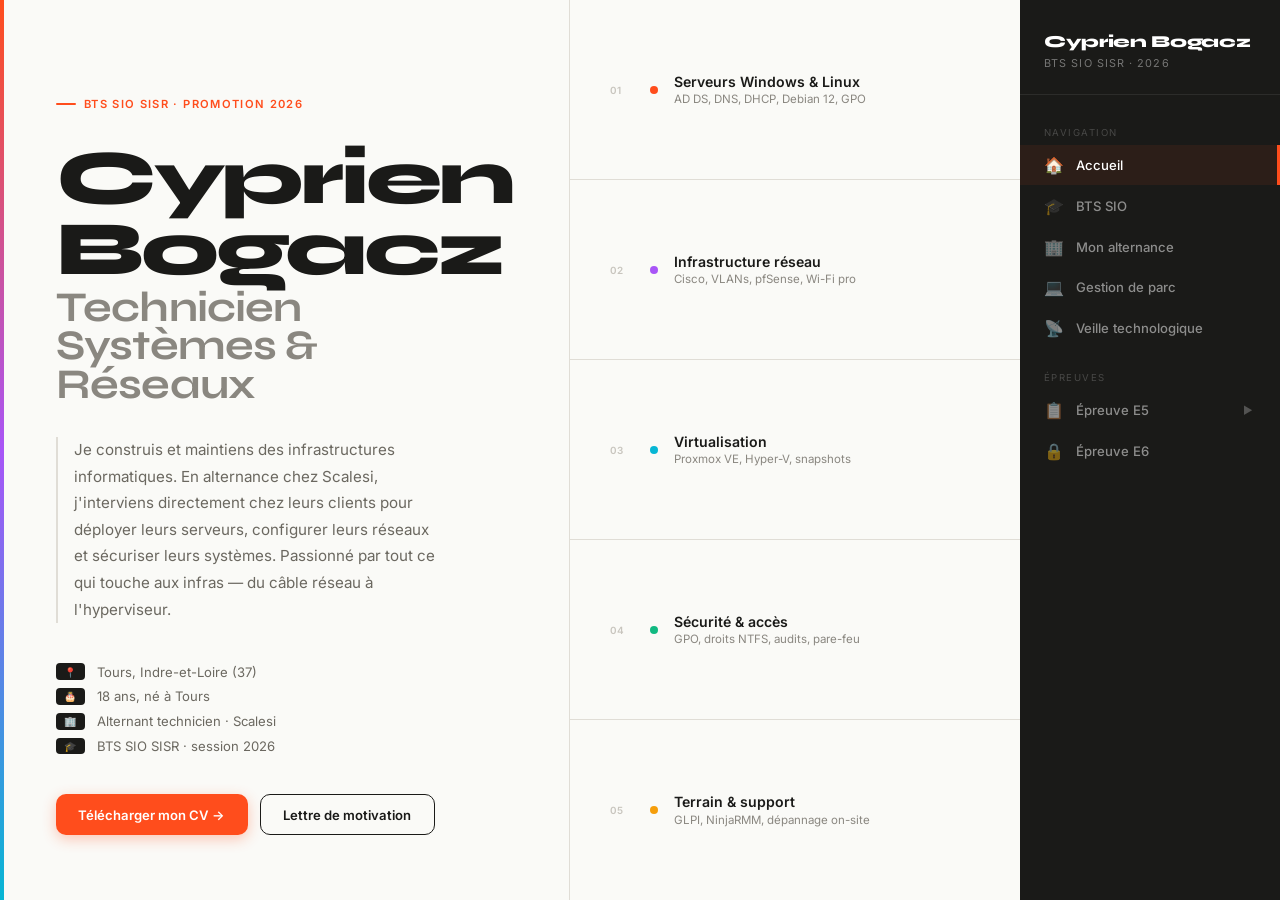
==== portfolio_cyprien_bogacz_v6.html @ 6ee5146d "push1" ====
<!DOCTYPE html>
<html lang="fr">
<head>
<meta charset="UTF-8">
<meta name="viewport" content="width=device-width, initial-scale=1.0">
<title>Cyprien Bogacz — Portfolio BTS SIO SISR</title>
<link rel="preconnect" href="https://fonts.googleapis.com">
<link href="https://fonts.googleapis.com/css2?family=Inter:wght@300;400;500;600;700&family=Syne:wght@700;800&display=swap" rel="stylesheet">
<style>
*{margin:0;padding:0;box-sizing:border-box;}
html,body{height:100%;overflow:hidden;}
.wsb-grid{display:grid;grid-template-columns:1fr 1fr;gap:1rem;margin-bottom:2rem;}
@media(max-width:600px){.wsb-grid{grid-template-columns:1fr !important;}}
body{font-family:'Inter',sans-serif;background:#F2F0EB;color:#1A1A18;display:flex;}

/* ── SIDEBAR DROITE ── */
#sidebar{
  position:fixed;top:0;right:0;height:100vh;
  width:260px;background:#1A1A18;
  display:flex;flex-direction:column;
  z-index:200;
  transition:transform 0.35s cubic-bezier(0.4,0,0.2,1);
}
#sidebar .logo{
  padding:2rem 1.5rem 1.5rem;
  border-bottom:1px solid rgba(255,255,255,0.08);
}
#sidebar .logo-name{
  font-family:'Syne',sans-serif;font-weight:800;
  font-size:1.05rem;color:white;letter-spacing:-0.02em;
  line-height:1.2;
}
#sidebar .logo-sub{
  font-size:0.68rem;color:rgba(255,255,255,0.4);
  margin-top:0.25rem;text-transform:uppercase;letter-spacing:0.1em;
}
nav{padding:1rem 0;flex:1;overflow-y:auto;}
nav a{
  display:flex;align-items:center;gap:0.75rem;
  padding:0.65rem 1.5rem;
  font-size:0.82rem;font-weight:500;
  color:rgba(255,255,255,0.5);
  text-decoration:none;
  transition:all 0.18s;
  border-right:3px solid transparent;
  cursor:pointer;
}
nav a:hover{color:white;background:rgba(255,255,255,0.05);}
nav a.active{color:white;border-right-color:#FF4D1C;background:rgba(255,77,28,0.08);}
nav a .nav-icon{font-size:1rem;width:20px;text-align:center;flex-shrink:0;}
nav .nav-section{
  font-size:0.6rem;text-transform:uppercase;letter-spacing:0.15em;
  color:rgba(255,255,255,0.2);padding:1rem 1.5rem 0.4rem;
}
nav .nav-empty{
  font-size:0.7rem;color:rgba(255,255,255,0.2);
  padding:0.4rem 1.5rem 0.4rem 3.7rem;font-style:italic;
}

/* HAMBURGER (mobile) */
#menu-btn{
  display:none;position:fixed;top:1rem;right:1rem;z-index:300;
  background:#1A1A18;border:none;color:white;
  width:40px;height:40px;border-radius:10px;
  font-size:1.2rem;cursor:pointer;
}

/* ── MAIN ── */
#main{
  margin-right:260px;
  width:calc(100% - 260px);
  height:100vh;
  overflow-y:scroll;
  scroll-behavior:smooth;
  -webkit-overflow-scrolling:touch;
}

/* ── PAGES ── */
.page{display:none;min-height:100%;}
.page.active{display:block;}

/* ── HERO ACCUEIL ── */
.hero{
  min-height:100vh;
  display:grid;grid-template-columns:1fr 1fr;
}
.hero-left{
  padding:5rem 3.5rem 3rem;
  display:flex;flex-direction:column;justify-content:center;
  border-right:1px solid #E0DDD6;
  background:#FAFAF7;
  position:relative;
}
.hero-left::before{
  content:'';position:absolute;top:0;left:0;width:4px;height:100%;
  background:linear-gradient(180deg,#FF4D1C,#A855F7,#06B6D4);
}
.hero-tag{
  display:inline-flex;align-items:center;gap:0.5rem;
  font-size:0.7rem;font-weight:600;text-transform:uppercase;letter-spacing:0.12em;
  color:#FF4D1C;margin-bottom:2rem;
}
.hero-tag::before{content:'';width:20px;height:2px;background:#FF4D1C;border-radius:2px;}
.hero-h1{
  font-family:'Syne',sans-serif;font-weight:800;
  font-size:clamp(3.5rem,6vw,6rem);
  line-height:0.92;letter-spacing:-0.04em;
  margin-bottom:2rem;
}
.hero-h1 span{
  display:block;font-weight:700;font-size:0.55em;
  color:#8A8780;letter-spacing:-0.02em;margin-top:0.25rem;
}
.hero-desc{
  font-size:0.95rem;color:#6B6860;line-height:1.75;
  max-width:380px;margin-bottom:2.5rem;
  padding-left:1rem;border-left:2px solid #E0DDD6;
}
.hero-infos{display:flex;flex-direction:column;gap:0.5rem;margin-bottom:2.5rem;}
.hero-info-item{
  display:flex;align-items:center;gap:0.75rem;
  font-size:0.82rem;color:#6B6860;
}
.hero-info-item .badge{
  font-size:0.62rem;font-weight:600;text-transform:uppercase;letter-spacing:0.08em;
  background:#1A1A18;color:white;padding:0.15rem 0.5rem;border-radius:4px;
  flex-shrink:0;
}
.hero-btns{display:flex;gap:0.75rem;flex-wrap:wrap;}
.btn{
  display:inline-flex;align-items:center;gap:0.5rem;
  padding:0.7rem 1.4rem;border-radius:10px;
  font-size:0.82rem;font-weight:600;cursor:pointer;
  text-decoration:none;border:none;transition:all 0.2s;
  font-family:'Inter',sans-serif;
}
.btn-primary{background:#FF4D1C;color:white;box-shadow:0 4px 14px rgba(255,77,28,0.3);}
.btn-primary:hover{background:#e03d10;transform:translateY(-2px);box-shadow:0 8px 20px rgba(255,77,28,0.4);}
.btn-outline{background:transparent;color:#1A1A18;border:1.5px solid #1A1A18;}
.btn-outline:hover{background:#1A1A18;color:white;transform:translateY(-2px);}
.btn-ghost{background:#F2F0EB;color:#1A1A18;border:1.5px solid #E0DDD6;}
.btn-ghost:hover{border-color:#1A1A18;transform:translateY(-1px);}

/* Hero droite — compétences */
.hero-right{
  display:grid;grid-template-rows:repeat(5,1fr);
  background:#FAFAF7;
}
.comp-row{
  display:flex;align-items:center;gap:1rem;
  padding:0 2.5rem;border-bottom:1px solid #E0DDD6;
  transition:all 0.22s;cursor:default;
  position:relative;overflow:hidden;
}
.comp-row:last-child{border-bottom:none;}
.comp-row::after{
  content:'';position:absolute;inset:0;opacity:0;transition:opacity 0.22s;
}
.comp-row:nth-child(1)::after{background:rgba(255,77,28,0.05);}
.comp-row:nth-child(2)::after{background:rgba(168,85,247,0.05);}
.comp-row:nth-child(3)::after{background:rgba(6,182,212,0.05);}
.comp-row:nth-child(4)::after{background:rgba(16,185,129,0.05);}
.comp-row:nth-child(5)::after{background:rgba(245,158,11,0.05);}
.comp-row:hover::after{opacity:1;}
.comp-row:hover .comp-name{color:#FF4D1C;}
.comp-dot{width:8px;height:8px;border-radius:50%;flex-shrink:0;position:relative;z-index:1;}
.comp-num{font-size:0.62rem;color:#C8C5BE;font-weight:600;position:relative;z-index:1;width:24px;}
.comp-info{flex:1;position:relative;z-index:1;}
.comp-name{font-weight:600;font-size:0.88rem;margin-bottom:0.15rem;transition:color 0.2s;}
.comp-sub{font-size:0.72rem;color:#8A8780;}

/* ── SECTIONS GÉNÉRIQUES ── */
.section-wrap{max-width:900px;margin:0 auto;padding:4rem 3rem 2rem;}

.page-intro{
  padding:3rem 3rem 0;
  max-width:900px;margin:0 auto;
}
.page-label{
  font-size:0.68rem;font-weight:600;text-transform:uppercase;letter-spacing:0.15em;
  color:#FF4D1C;margin-bottom:0.75rem;display:block;
}
.page-title{
  font-family:'Syne',sans-serif;font-weight:800;
  font-size:clamp(1.8rem,3vw,2.8rem);
  letter-spacing:-0.03em;line-height:1.05;
  margin-bottom:0.75rem;
}
.page-subtitle{font-size:0.95rem;color:#6B6860;line-height:1.7;max-width:580px;}

.divider{border:none;border-top:1px solid #E0DDD6;margin:2.5rem 0;}
.block-label{
  font-size:0.65rem;font-weight:600;text-transform:uppercase;
  letter-spacing:0.15em;color:#A855F7;
  margin-bottom:1.25rem;display:block;
}

/* CARDS */
.cards-grid{display:grid;grid-template-columns:repeat(auto-fit,minmax(240px,1fr));gap:1rem;margin-bottom:2rem;}
.card{
  background:white;border:1px solid #E0DDD6;
  border-radius:16px;padding:1.5rem;
  transition:all 0.22s;
}
.card:hover{transform:translateY(-3px);box-shadow:0 8px 24px rgba(0,0,0,0.07);border-color:#C8C5BE;}
.card-icon{font-size:1.4rem;margin-bottom:0.75rem;}
.card-title{font-weight:700;font-size:0.9rem;margin-bottom:0.4rem;}
.card-desc{font-size:0.78rem;color:#6B6860;line-height:1.6;}

/* LISTE NUMÉROTÉE */
.num-list{display:flex;flex-direction:column;border-top:1px solid #E0DDD6;margin-bottom:2rem;}
.num-item{
  display:grid;grid-template-columns:2.5rem 1fr 2fr;
  gap:1.5rem;align-items:start;
  padding:1.25rem 0.5rem;border-bottom:1px solid #E0DDD6;
  transition:all 0.2s;border-left:3px solid transparent;
}
.num-item:hover{background:rgba(255,77,28,0.03);border-left-color:#FF4D1C;padding-left:1rem;}
.num-n{font-size:0.62rem;color:#C8C5BE;font-weight:600;padding-top:0.15rem;}
.num-title{font-weight:700;font-size:0.88rem;color:#1A1A18;transition:color 0.18s;}
.num-title[onclick]{cursor:pointer;}
.num-title[onclick]:hover{color:#FF4D1C;}
.num-title a{text-decoration:none;color:inherit;}
.num-desc{font-size:0.78rem;color:#6B6860;line-height:1.6;}

/* INFO GRID */
.info-grid{display:grid;grid-template-columns:repeat(3,1fr);gap:1px;background:#E0DDD6;border:1px solid #E0DDD6;border-radius:16px;overflow:hidden;margin-bottom:2rem;}
.info-block{background:#FAFAF7;padding:1.5rem;}
.info-block-title{font-weight:700;font-size:0.85rem;margin-bottom:0.75rem;display:flex;align-items:center;gap:0.5rem;}
.info-block ul{list-style:none;display:flex;flex-direction:column;gap:0.35rem;}
.info-block li{font-size:0.77rem;color:#6B6860;padding-left:1rem;position:relative;}
.info-block li::before{content:'→';position:absolute;left:0;color:#FF4D1C;font-size:0.6rem;top:0.15rem;}

/* OPTIONS 2 COL */
.opt-grid{display:grid;grid-template-columns:1fr 1fr;gap:1rem;margin-bottom:2rem;}
.opt-card{background:white;border:1.5px solid #E0DDD6;border-radius:16px;padding:1.75rem;transition:all 0.2s;}
.opt-card.mine{border-color:#FF4D1C;background:linear-gradient(135deg,white,rgba(255,77,28,0.03));}
.opt-chip{
  font-size:0.62rem;font-weight:700;text-transform:uppercase;letter-spacing:0.1em;
  padding:0.2rem 0.6rem;border-radius:6px;margin-bottom:1rem;display:inline-block;
}
.opt-chip.mine{background:#FF4D1C;color:white;}
.opt-chip.other{background:#E0DDD6;color:#6B6860;}
.opt-title{font-weight:700;font-size:0.95rem;margin-bottom:0.5rem;}
.opt-desc{font-size:0.8rem;color:#6B6860;line-height:1.65;margin-bottom:1rem;}
.tags{display:flex;flex-wrap:wrap;gap:0.3rem;}
.tag{font-size:0.65rem;padding:0.2rem 0.55rem;border-radius:6px;background:#F2F0EB;color:#4A4840;border:1px solid #E0DDD6;}
.tag.o{background:rgba(255,77,28,0.08);border-color:rgba(255,77,28,0.2);color:#FF4D1C;}
.tag.p{background:rgba(168,85,247,0.08);border-color:rgba(168,85,247,0.2);color:#A855F7;}
.tag.t{background:rgba(6,182,212,0.08);border-color:rgba(6,182,212,0.2);color:#06B6D4;}

/* BANNER SOMBRE */
.dark-banner{
  background:#1A1A18;color:white;
  border-radius:20px;padding:2.5rem;
  margin-bottom:2rem;position:relative;overflow:hidden;
}
.dark-banner::before{
  content:'';position:absolute;top:0;left:0;right:0;height:3px;
  background:linear-gradient(90deg,#FF4D1C,#A855F7,#06B6D4,#10B981);
}
.dark-banner-title{font-family:'Syne',sans-serif;font-weight:800;font-size:1.8rem;letter-spacing:-0.03em;color:#F5C842;margin-bottom:0.3rem;}
.dark-banner-sub{font-size:0.75rem;color:rgba(255,255,255,0.4);text-transform:uppercase;letter-spacing:0.1em;margin-bottom:1.25rem;}
.dark-banner-desc{font-size:0.88rem;color:rgba(255,255,255,0.65);line-height:1.8;max-width:500px;}
.dark-banner-stats{display:flex;gap:1rem;margin-top:1.5rem;}
.dark-stat{background:rgba(255,255,255,0.06);border:1px solid rgba(255,255,255,0.08);border-radius:10px;padding:0.75rem 1.25rem;text-align:center;}
.dark-stat-val{font-family:'Syne',sans-serif;font-weight:800;font-size:1.3rem;color:#F5C842;display:block;}
.dark-stat-label{font-size:0.65rem;color:rgba(255,255,255,0.4);text-transform:uppercase;letter-spacing:0.08em;}

/* VIDEO */
.video-wrap{border-radius:16px;overflow:hidden;border:1px solid #E0DDD6;margin-bottom:2rem;background:white;}
.video-wrap iframe{width:100%;height:340px;display:block;border:none;}

/* CONTACT */
.contact-section{
  background:white;border:1px solid #E0DDD6;border-radius:20px;
  padding:2rem;margin:3rem 0 0;
  display:grid;grid-template-columns:1fr 1fr;gap:2rem;
}
.contact-left h3{font-family:'Syne',sans-serif;font-weight:800;font-size:1.1rem;letter-spacing:-0.02em;margin-bottom:0.4rem;}
.contact-left p{font-size:0.82rem;color:#6B6860;line-height:1.6;margin-bottom:1.5rem;}
.contact-social{display:flex;gap:0.75rem;}
.social-btn{
  display:inline-flex;align-items:center;gap:0.5rem;
  padding:0.55rem 1rem;border-radius:10px;
  font-size:0.78rem;font-weight:600;text-decoration:none;
  background:#F2F0EB;color:#1A1A18;border:1px solid #E0DDD6;
  transition:all 0.18s;cursor:pointer;
}
.social-btn:hover{background:#1A1A18;color:white;border-color:#1A1A18;}
.contact-form{display:flex;flex-direction:column;gap:0.75rem;}
.form-row{display:grid;grid-template-columns:1fr 1fr;gap:0.75rem;}
.form-input{
  width:100%;padding:0.65rem 0.9rem;
  border:1.5px solid #E0DDD6;border-radius:10px;
  font-size:0.82rem;font-family:'Inter',sans-serif;
  background:#FAFAF7;color:#1A1A18;
  transition:border-color 0.18s;outline:none;
}
.form-input:focus{border-color:#FF4D1C;background:white;}
.form-input::placeholder{color:#A8A5A0;}
textarea.form-input{resize:vertical;min-height:80px;}
.form-submit{
  background:#FF4D1C;color:white;border:none;
  padding:0.7rem 1.5rem;border-radius:10px;
  font-size:0.82rem;font-weight:600;cursor:pointer;
  font-family:'Inter',sans-serif;transition:all 0.2s;
  align-self:flex-start;
}
.form-submit:hover{background:#e03d10;transform:translateY(-1px);}
.form-success{
  display:none;background:rgba(16,185,129,0.1);border:1px solid rgba(16,185,129,0.3);
  border-radius:10px;padding:0.75rem 1rem;font-size:0.8rem;color:#059669;
}

/* VEILLE — article card */
.article-card{
  background:white;border:1px solid #E0DDD6;border-radius:16px;
  overflow:hidden;transition:all 0.22s;
}
.article-card:hover{transform:translateY(-3px);box-shadow:0 8px 24px rgba(0,0,0,0.08);border-color:#C8C5BE;}
.article-top-bar{height:3px;}
.article-top-bar.security{background:linear-gradient(90deg,#EF4444,#F97316);}
.article-top-bar.system{background:linear-gradient(90deg,#A855F7,#6366F1);}
.article-top-bar.network{background:linear-gradient(90deg,#06B6D4,#10B981);}
.article-body{padding:1.5rem;}
.article-meta{font-size:0.65rem;color:#8A8780;font-weight:600;text-transform:uppercase;letter-spacing:0.1em;margin-bottom:0.5rem;}
.article-title{font-weight:700;font-size:0.88rem;margin-bottom:0.5rem;line-height:1.4;}
.article-excerpt{font-size:0.76rem;color:#6B6860;line-height:1.6;}

/* GLPI card highlight */
.glpi-highlight{
  background:white;border:1px solid #E0DDD6;border-radius:20px;
  padding:2.5rem;margin-bottom:2rem;
  display:grid;grid-template-columns:1fr 1fr;gap:2.5rem;align-items:center;
}
.glpi-left{}
.glpi-logo{
  font-family:'Syne',sans-serif;font-weight:800;font-size:3rem;
  letter-spacing:-0.05em;color:#FF4D1C;margin-bottom:0.5rem;
}
.glpi-tagline{font-size:0.85rem;color:#6B6860;line-height:1.7;margin-bottom:1.5rem;}
.glpi-features{display:flex;flex-direction:column;gap:0.5rem;}
.glpi-feat{
  display:flex;align-items:center;gap:0.75rem;
  font-size:0.8rem;color:#4A4840;
}
.glpi-feat::before{content:'✓';color:#10B981;font-weight:700;font-size:0.7rem;}
.glpi-right{display:grid;grid-template-columns:1fr 1fr;gap:0.75rem;}
.glpi-stat{background:#F2F0EB;border-radius:12px;padding:1.25rem;text-align:center;}
.glpi-stat-val{font-family:'Syne',sans-serif;font-weight:800;font-size:1.4rem;color:#FF4D1C;display:block;margin-bottom:0.2rem;}
.glpi-stat-label{font-size:0.7rem;color:#6B6860;}

/* PAGES VIDES */
.empty-page{
  display:flex;flex-direction:column;align-items:center;justify-content:center;
  min-height:80vh;text-align:center;padding:3rem;
}
.empty-icon{font-size:3rem;margin-bottom:1.5rem;opacity:0.3;}
.empty-title{font-family:'Syne',sans-serif;font-weight:800;font-size:1.5rem;letter-spacing:-0.02em;color:#4A4840;margin-bottom:0.5rem;}
.empty-desc{font-size:0.85rem;color:#8A8780;}

/* ANIM */
.fi{opacity:0;transform:translateY(14px);transition:opacity 0.45s ease,transform 0.45s ease;}
.fi.show{opacity:1;transform:translateY(0);}

/* FOOTER PAGE */
.page-footer{padding:2rem 3rem 3rem;max-width:900px;margin:0 auto;}

@media(max-width:900px){
  #sidebar{transform:translateX(100%);}
  #sidebar.open{transform:translateX(0);}
  #menu-btn{display:flex;align-items:center;justify-content:center;}
  #main{margin-right:0;width:100%;}
  .hero{grid-template-columns:1fr;}
  .hero-right{display:none;}
  .contact-section{grid-template-columns:1fr;}
  .opt-grid,.info-grid,.glpi-highlight{grid-template-columns:1fr;}
  .num-item{display:flex;flex-direction:column;gap:0.4rem;padding:1rem 0.5rem;}
  .num-desc{display:block;font-size:0.75rem;color:#6B6860;line-height:1.5;}
  .section-wrap,.page-intro,.page-footer{padding-left:1.5rem;padding-right:1.5rem;}
}
</style>
</head>
<body>

<button id="menu-btn" onclick="toggleMenu()">☰</button>

<div id="main">

<!-- ══ ACCUEIL ══ -->
<div id="p-accueil" class="page active">
  <div class="hero">
    <div class="hero-left">
      <div class="hero-tag fi">BTS SIO SISR · Promotion 2026</div>
      <h1 class="hero-h1 fi">
        Cyprien<br>Bogacz
        <span>Technicien Systèmes & Réseaux</span>
      </h1>
      <p class="hero-desc fi">Je construis et maintiens des infrastructures informatiques. En alternance chez Scalesi, j'interviens directement chez leurs clients pour déployer leurs serveurs, configurer leurs réseaux et sécuriser leurs systèmes. Passionné par tout ce qui touche aux infras — du câble réseau à l'hyperviseur.</p>
      <div class="hero-infos fi">
        <div class="hero-info-item"><span class="badge">📍</span>Tours, Indre-et-Loire (37)</div>
        <div class="hero-info-item"><span class="badge">🎂</span>18 ans, né à Tours</div>
        <div class="hero-info-item"><span class="badge">🏢</span>Alternant technicien · Scalesi</div>
        <div class="hero-info-item"><span class="badge">🎓</span>BTS SIO SISR · session 2026</div>
      </div>
      <div class="hero-btns fi">
        <a href="#" class="btn btn-primary">Télécharger mon CV →</a>
        <a href="#" class="btn btn-outline">Lettre de motivation</a>
      </div>
    </div>
    <div class="hero-right fi">
      <div class="comp-row">
        <div class="comp-num">01</div>
        <div class="comp-dot" style="background:#FF4D1C;"></div>
        <div class="comp-info"><div class="comp-name">Serveurs Windows & Linux</div><div class="comp-sub">AD DS, DNS, DHCP, Debian 12, GPO</div></div>
      </div>
      <div class="comp-row">
        <div class="comp-num">02</div>
        <div class="comp-dot" style="background:#A855F7;"></div>
        <div class="comp-info"><div class="comp-name">Infrastructure réseau</div><div class="comp-sub">Cisco, VLANs, pfSense, Wi-Fi pro</div></div>
      </div>
      <div class="comp-row">
        <div class="comp-num">03</div>
        <div class="comp-dot" style="background:#06B6D4;"></div>
        <div class="comp-info"><div class="comp-name">Virtualisation</div><div class="comp-sub">Proxmox VE, Hyper-V, snapshots</div></div>
      </div>
      <div class="comp-row">
        <div class="comp-num">04</div>
        <div class="comp-dot" style="background:#10B981;"></div>
        <div class="comp-info"><div class="comp-name">Sécurité & accès</div><div class="comp-sub">GPO, droits NTFS, audits, pare-feu</div></div>
      </div>
      <div class="comp-row">
        <div class="comp-num">05</div>
        <div class="comp-dot" style="background:#F59E0B;"></div>
        <div class="comp-info"><div class="comp-name">Terrain & support</div><div class="comp-sub">GLPI, NinjaRMM, dépannage on-site</div></div>
      </div>
    </div>
  </div>
  <div class="page-footer">
    <div class="contact-section fi">
      <div class="contact-left">
        <h3>Une question ? Un message ?</h3>
        <p>N'hésitez pas à me contacter pour toute question, remarque ou opportunité professionnelle.</p>
        <div class="contact-social">
          <a href="#" class="social-btn">📸 Instagram</a>
          <a href="#" class="social-btn">💼 LinkedIn</a>
        </div>
      </div>
      <form class="contact-form" onsubmit="sendContact(event)">
        <div class="form-row">
          <input type="text" class="form-input" placeholder="Votre nom" required id="c-name">
          <input type="email" class="form-input" placeholder="Votre email" required id="c-email">
        </div>
        <textarea class="form-input" placeholder="Votre message..." required id="c-msg"></textarea>
        <button type="submit" class="form-submit">Envoyer le message →</button>
        <div class="form-success" id="c-success">Message envoyé ! Je vous répondrai rapidement.</div>
      </form>
    </div>
  </div>
</div>

<!-- ══ BTS SIO ══ -->
<div id="p-bts" class="page">
  <div class="page-intro fi">
    <span class="page-label">Ma formation</span>
    <h2 class="page-title">BTS Services Informatiques aux Organisations</h2>
    <p class="page-subtitle">Le BTS SIO option SISR forme des techniciens capables d'administrer et maintenir les infrastructures informatiques des entreprises.</p>
  </div>
  <div class="section-wrap">

    <span class="block-label fi">Objectifs de la formation</span>
    <div class="cards-grid fi">
      <div class="card">
        <div class="card-icon">🖧</div>
        <div class="card-title">Administrer les systèmes</div>
        <div class="card-desc">Installer et configurer des serveurs Windows Server et Linux, gérer les utilisateurs via Active Directory, déployer des GPO et sécuriser les accès.</div>
      </div>
      <div class="card">
        <div class="card-icon">🌐</div>
        <div class="card-title">Gérer les réseaux</div>
        <div class="card-desc">Concevoir et configurer des réseaux d'entreprise — VLANs, routage, pare-feu pfSense, équipements Cisco — pour garantir la connectivité et la sécurité.</div>
      </div>
      <div class="card">
        <div class="card-icon">🔒</div>
        <div class="card-title">Sécuriser l'infrastructure</div>
        <div class="card-desc">Mettre en place des politiques de sécurité, gérer les habilitations, surveiller les systèmes et réagir aux incidents pour protéger le SI.</div>
      </div>
      <div class="card">
        <div class="card-icon">⚙️</div>
        <div class="card-title">Virtualiser et superviser</div>
        <div class="card-desc">Déployer des environnements virtualisés avec Proxmox et Hyper-V, superviser les infrastructures avec Zabbix ou PRTG et gérer la continuité de service.</div>
      </div>
      <div class="card">
        <div class="card-icon">🛠️</div>
        <div class="card-title">Assurer le support</div>
        <div class="card-desc">Gérer le parc informatique, traiter les tickets d'incidents, assister les utilisateurs et maintenir la documentation technique à jour.</div>
      </div>
      <div class="card">
        <div class="card-icon">💾</div>
        <div class="card-title">Garantir la continuité</div>
        <div class="card-desc">Mettre en place des plans de sauvegarde, tester les restaurations et définir des procédures de reprise d'activité pour protéger les données de l'entreprise.</div>
      </div>
    </div>

    <hr class="divider">
    <span class="block-label fi">Les épreuves du BTS SIO</span>
    <div class="cards-grid fi" style="grid-template-columns:repeat(auto-fit,minmax(200px,1fr));">
      <div class="card" style="border-left:3px solid #FF4D1C;">
        <div class="card-title">E1 — Culture générale</div>
        <div class="card-desc">Expression et communication écrite en français.</div>
      </div>
      <div class="card" style="border-left:3px solid #A855F7;">
        <div class="card-title">E2 — Anglais</div>
        <div class="card-desc">Compréhension et expression en anglais professionnel.</div>
      </div>
      <div class="card" style="border-left:3px solid #06B6D4;">
        <div class="card-title">E3 — Mathématiques</div>
        <div class="card-desc">Mathématiques appliquées à l'informatique.</div>
      </div>
      <div class="card" style="border-left:3px solid #10B981;">
        <div class="card-title">E4 — Culture économique</div>
        <div class="card-desc">Économie, droit et management.</div>
      </div>
      <div class="card" style="border-left:3px solid #F59E0B;">
        <div class="card-title">E5 — Support & mise à disposition</div>
        <div class="card-desc">Réalisations professionnelles en entreprise — portfolio de réalisations.</div>
      </div>
      <div class="card" style="border-left:3px solid #EF4444;">
        <div class="card-title">E6 — Administration des SI</div>
        <div class="card-desc">Situations professionnelles SISR — deux situations présentées au jury.</div>
      </div>
      <div class="card" style="border-left:3px solid #8B5CF6;">
        <div class="card-title">E7 — Cybersécurité</div>
        <div class="card-desc">Sécurité des services informatiques et protection des données.</div>
      </div>
    </div>

    <hr class="divider">
    <span class="block-label fi">Le BTS SIO au CFA CCI de Saumur</span>
    <div class="dark-banner fi">
      <div class="dark-banner-title">CFA CCI Saumur</div>
      <div class="dark-banner-sub">Centre de Formation d'Apprentis · Indre-et-Loire</div>
      <p class="dark-banner-desc">Le BTS SIO est proposé uniquement en option SISR au CFA de la CCI de Saumur. La formation alterne cours théoriques, travaux pratiques sur matériel réel et temps en entreprise. Un cadre idéal pour mettre directement en pratique ce qu'on apprend.</p>
      <div class="dark-banner-stats">
        <div class="dark-stat"><span class="dark-stat-val">2 ans</span><span class="dark-stat-label">de formation</span></div>
        <div class="dark-stat"><span class="dark-stat-val">SISR</span><span class="dark-stat-label">seule option</span></div>
        <div class="dark-stat"><span class="dark-stat-val">ALT.</span><span class="dark-stat-label">disponible</span></div>
      </div>
    </div>
    <div class="video-wrap fi">
      <iframe src="https://www.youtube.com/embed/ZjYgFxbY2Sg" title="Filière Informatique Numérique — CFA CCI Saumur" allowfullscreen loading="lazy"></iframe>
    </div>

  </div>
  <div class="page-footer">
    <div class="contact-section fi">
      <div class="contact-left">
        <h3>Une question ? Un message ?</h3>
        <p>N'hésitez pas à me contacter pour toute question ou remarque.</p>
        <div class="contact-social">
          <a href="#" class="social-btn">📸 Instagram</a>
          <a href="#" class="social-btn">💼 LinkedIn</a>
        </div>
      </div>
      <form class="contact-form" onsubmit="sendContact(event)">
        <div class="form-row">
          <input type="text" class="form-input" placeholder="Votre nom" required>
          <input type="email" class="form-input" placeholder="Votre email" required>
        </div>
        <textarea class="form-input" placeholder="Votre message..."></textarea>
        <button type="submit" class="form-submit">Envoyer →</button>
      </form>
    </div>
  </div>
</div>

<!-- ══ MON ALTERNANCE ══ -->
<div id="p-alt" class="page">
  <div class="page-intro fi">
    <span class="page-label">Où je travaille</span>
    <h2 class="page-title">Mon alternance chez Scalesi</h2>
    <p class="page-subtitle">Une ESN qui intervient chez ses clients pour monter et maintenir leur infrastructure IT. Chaque client a son environnement, ses contraintes — pas deux missions identiques.</p>
  </div>
  <div class="section-wrap">
    <div class="dark-banner fi">
      <div class="dark-banner-title">Scalesi</div>
      <div class="dark-banner-sub">Prestataire informatique · ESN · Indre-et-Loire</div>
      <p class="dark-banner-desc">Scalesi intervient directement chez ses clients pour concevoir, déployer et maintenir leurs infrastructures. Les missions sont concrètes : Active Directory, switches Cisco, serveurs, support utilisateurs, sauvegardes. J'interviens sur site avec les techniciens seniors sur de vrais environnements de production.</p>
      <div class="dark-banner-stats">
        <div class="dark-stat"><span class="dark-stat-val">2 ans</span><span class="dark-stat-label">en alternance</span></div>
        <div class="dark-stat"><span class="dark-stat-val">SISR</span><span class="dark-stat-label">spécialité</span></div>
        <div class="dark-stat"><span class="dark-stat-val">37</span><span class="dark-stat-label">Indre-et-Loire</span></div>
      </div>
    </div>

    <span class="block-label fi">Ce sur quoi j'interviens au quotidien</span>
    <div class="num-list fi">
      <div class="num-item"><div class="num-n">01</div><div class="num-title">Déploiement de serveurs Windows</div><div class="num-desc">Active Directory, DNS, DHCP, WSUS, DFS — je monte l'infrastructure Windows Server 2022 depuis zéro et la configure selon le cahier des charges client.</div></div>
      <div class="num-item"><div class="num-n">02</div><div class="num-title">Configuration des réseaux</div><div class="num-desc">VLANs sur switches Cisco, routage, pfSense comme pare-feu — je segmente et configure les équipements pour que tout communique correctement.</div></div>
      <div class="num-item"><div class="num-n">03</div><div class="num-title">Support & dépannage</div><div class="num-desc">Tickets GLPI, interventions sur site, télémaintenance via TeamViewer, AnyDesk et NinjaRMM. De la prise en charge jusqu'à la clôture du ticket.</div></div>
      <div class="num-item"><div class="num-n">04</div><div class="num-title">Sécurité des accès et des données</div><div class="num-desc">GPO de sécurité, droits NTFS par groupe AD, blocage USB, audit des comptes — seules les bonnes personnes accèdent aux bonnes ressources.</div></div>
      <div class="num-item"><div class="num-n">05</div><div class="num-title">Sauvegardes et reprise d'activité</div><div class="num-desc">Windows Server Backup configuré avec planification nocturne, test de restauration pour valider que la sauvegarde est réellement exploitable.</div></div>
      <div class="num-item"><div class="num-n">06</div><div class="num-title">Rédaction de procédures</div><div class="num-desc">Chaque intervention est documentée — procédures, guides utilisateurs. Pour que le client comprenne son infra et que le technicien suivant ne parte pas de zéro.</div></div>
    </div>

    <hr class="divider">
    <span class="block-label fi">L'outillage du quotidien</span>
    <div class="cards-grid fi">
      <div class="card"><div class="card-icon">🖥️</div><div class="card-title">Systèmes</div><div class="card-desc">Windows Server 2022, Linux Debian 12, Active Directory, GPO, Proxmox VE</div></div>
      <div class="card"><div class="card-icon">🌐</div><div class="card-title">Réseau & Sécurité</div><div class="card-desc">Switches & routeurs Cisco, VLANs, TCP/IP, Wi-Fi professionnel</div></div>
      <div class="card"><div class="card-icon">🛠️</div><div class="card-title">Outils du métier</div><div class="card-desc">GLPI, NinjaRMM, TeamViewer, AnyDesk, Windows Server Backup</div></div>
    </div>
  </div>
  <div class="page-footer">
    <div class="contact-section fi">
      <div class="contact-left">
        <h3>Une question ? Un message ?</h3>
        <p>N'hésitez pas à me contacter pour toute question ou remarque.</p>
        <div class="contact-social">
          <a href="#" class="social-btn">📸 Instagram</a>
          <a href="#" class="social-btn">💼 LinkedIn</a>
        </div>
      </div>
      <form class="contact-form" onsubmit="sendContact(event)">
        <div class="form-row">
          <input type="text" class="form-input" placeholder="Votre nom" required>
          <input type="email" class="form-input" placeholder="Votre email" required>
        </div>
        <textarea class="form-input" placeholder="Votre message..."></textarea>
        <button type="submit" class="form-submit">Envoyer →</button>
      </form>
    </div>
  </div>
</div>

<!-- ══ GESTION DE PARC ══ -->
<div id="p-parc" class="page">
  <div class="page-intro fi">
    <span class="page-label">Compétence E5</span>
    <h2 class="page-title">Gestion de parc informatique</h2>
    <p class="page-subtitle">Recenser, suivre, maintenir — savoir exactement ce qui tourne dans un SI c'est la base de toute administration efficace.</p>
  </div>
  <div class="section-wrap">
    <span class="block-label fi">Pourquoi c'est indispensable</span>
    <div class="cards-grid fi">
      <div class="card"><div class="card-icon">📋</div><div class="card-title">Visibilité totale</div><div class="card-desc">Sans inventaire à jour, impossible de savoir ce qui tourne dans le SI. Une machine non répertoriée c'est une machine non sécurisée, non maintenue, non sauvegardée.</div></div>
      <div class="card"><div class="card-icon">🔧</div><div class="card-title">Maintenance proactive</div><div class="card-desc">Connaître l'état du parc permet d'anticiper les pannes, de planifier les remplacements et d'intervenir avant qu'un problème n'impacte les utilisateurs.</div></div>
      <div class="card"><div class="card-icon">💰</div><div class="card-title">Optimisation des coûts</div><div class="card-desc">Un inventaire précis évite les doublons, permet de réaffecter le matériel sous-utilisé et de justifier les investissements auprès de la direction.</div></div>
      <div class="card"><div class="card-icon">📊</div><div class="card-title">Suivi des licences</div><div class="card-desc">Savoir quels logiciels sont installés et sur combien de postes — essentiel pour rester en conformité légale et éviter les audits de licences surprise.</div></div>
    </div>

    <hr class="divider">
    <span class="block-label fi">GLPI — l'outil de référence</span>
    <div class="glpi-highlight fi">
      <div class="glpi-left">
        <div class="glpi-logo">GLPI</div>
        <p class="glpi-tagline">Gestionnaire Libre de Parc Informatique — logiciel open source français de gestion de parc et de helpdesk, utilisé par des milliers d'organisations dans le monde.</p>
        <div class="glpi-features">
          <div class="glpi-feat">Inventaire automatique du matériel et des logiciels</div>
          <div class="glpi-feat">Gestion des tickets d'incidents et de demandes</div>
          <div class="glpi-feat">Suivi des contrats et des garanties</div>
          <div class="glpi-feat">Gestion des utilisateurs et des groupes</div>
          <div class="glpi-feat">Rapports et tableaux de bord personnalisables</div>
          <div class="glpi-feat">Plugin GLPI Inventory pour la remontée auto</div>
        </div>
      </div>
      <div class="glpi-right">
        <div class="glpi-stat"><span class="glpi-stat-val">Open</span><span class="glpi-stat-label">source & gratuit</span></div>
        <div class="glpi-stat"><span class="glpi-stat-val">FR</span><span class="glpi-stat-label">made in France</span></div>
        <div class="glpi-stat"><span class="glpi-stat-val">V11</span><span class="glpi-stat-label">version actuelle</span></div>
        <div class="glpi-stat"><span class="glpi-stat-val">API</span><span class="glpi-stat-label">intégration possible</span></div>
      </div>
    </div>

    <span class="block-label fi">Ce qu'on peut faire avec GLPI</span>
    <div class="num-list fi">
      <div class="num-item"><div class="num-n">01</div><div class="num-title">Inventaire automatique via GLPI Inventory</div><div class="num-desc">L'agent GLPI Inventory déployé sur les postes remonte automatiquement toutes les infos matériel et logiciel dans GLPI — sans saisie manuelle.</div></div>
      <div class="num-item"><div class="num-n">02</div><div class="num-title">Gestion des tickets d'incidents</div><div class="num-desc">Les utilisateurs soumettent leurs demandes, les techniciens traitent, suivent et clôturent les tickets. Tout est tracé, rien ne se perd.</div></div>
      <div class="num-item"><div class="num-n">03</div><div class="num-title">Déploiement via GPO Active Directory</div><div class="num-desc">L'agent GLPI Inventory peut être déployé sur tous les postes du domaine via une GPO — sans intervention manuelle poste par poste.</div></div>
      <div class="num-item"><div class="num-n">04</div><div class="num-title">Rapports et statistiques</div><div class="num-desc">Tableaux de bord personnalisables, rapports d'inventaire PDF, statistiques sur les incidents — pour avoir une vue d'ensemble du SI à tout moment.</div></div>
    </div>
  </div>
  <div class="page-footer">
    <div class="contact-section fi">
      <div class="contact-left">
        <h3>Une question ? Un message ?</h3>
        <p>N'hésitez pas à me contacter pour toute question ou remarque.</p>
        <div class="contact-social">
          <a href="#" class="social-btn">📸 Instagram</a>
          <a href="#" class="social-btn">💼 LinkedIn</a>
        </div>
      </div>
      <form class="contact-form" onsubmit="sendContact(event)">
        <div class="form-row">
          <input type="text" class="form-input" placeholder="Votre nom" required>
          <input type="email" class="form-input" placeholder="Votre email" required>
        </div>
        <textarea class="form-input" placeholder="Votre message..."></textarea>
        <button type="submit" class="form-submit">Envoyer →</button>
      </form>
    </div>
  </div>
</div>

<!-- ══ VEILLE TECHNOLOGIQUE ══ -->
<div id="p-veille" class="page">
  <div class="page-intro fi">
    <span class="page-label">Curiosité & veille</span>
    <h2 class="page-title">Veille technologique</h2>
    <p class="page-subtitle">Une faille critique peut sortir un vendredi soir. Un outil qu'on utilise tous les jours peut sortir une mise à jour qui change tout. Dans ce métier, rester à jour c'est pas optionnel.</p>
  </div>
  <div class="section-wrap">
    <span class="block-label fi">Comment fonctionne une veille efficace</span>
    <div class="cards-grid fi">
      <div class="card"><div class="card-icon">📡</div><div class="card-title">Choisir ses sources</div><div class="card-desc">Tout surveiller c'est impossible. Il faut sélectionner des sources fiables, complémentaires, adaptées à son domaine — et les consulter régulièrement.</div></div>
      <div class="card"><div class="card-icon">🔍</div><div class="card-title">Trier l'information</div><div class="card-desc">Distinguer ce qui est urgent (faille critique) de ce qui est intéressant mais non prioritaire. Ne pas se laisser noyer par le flux.</div></div>
      <div class="card"><div class="card-icon">🧪</div><div class="card-title">Tester avant d'appliquer</div><div class="card-desc">Pour les changements importants : tester sur une VM d'abord, valider le comportement, puis appliquer en production en toute confiance.</div></div>
      <div class="card"><div class="card-icon">🔄</div><div class="card-title">Partager & documenter</div><div class="card-desc">Une bonne info ça se partage. Ce qui concerne l'équipe est remonté, ce qui concerne le client est signalé — la veille individuelle devient collective.</div></div>
    </div>

    <hr class="divider">
    <span class="block-label fi">Ma veille sur Windows Server — en rapport avec ma situation E6</span>
    <div style="margin-bottom:1.5rem;" class="fi">
      <p style="font-size:0.85rem;color:#6B6860;line-height:1.7;margin-bottom:1.5rem;">Dans le cadre de ma situation professionnelle E6 sur la mise en place d'un serveur de fichiers Windows Server 2022 avec Active Directory, GPO et sauvegarde automatique, j'ai suivi les évolutions de Windows Server et des bonnes pratiques associées.</p>
      <a href="veille_technologique_windows_server.pdf" target="_blank" class="btn btn-primary" style="display:inline-flex;">Voir ma veille technologique complète →</a>
    </div>

    <div class="cards-grid fi" style="grid-template-columns:repeat(auto-fit,minmax(260px,1fr));">
      <div class="article-card">
        <div class="article-top-bar system"></div>
        <div class="article-body">
          <div class="article-meta">Windows Server · Active Directory</div>
          <div class="article-title">Windows Server 2025 — Ce qui change dans Active Directory</div>
          <div class="article-excerpt">Les nouvelles fonctionnalités d'AD DS dans Windows Server 2025 : améliorations des niveaux fonctionnels, nouvelles options de sécurité Kerberos et évolutions de la gestion des GPO.</div>
        </div>
      </div>
      <div class="article-card">
        <div class="article-top-bar security"></div>
        <div class="article-body">
          <div class="article-meta">Sécurité · GPO</div>
          <div class="article-title">Bonnes pratiques GPO 2025 — Ce qu'il ne faut plus faire</div>
          <div class="article-excerpt">Revue des paramètres GPO obsolètes ou dangereux encore utilisés dans beaucoup d'entreprises, et les configurations recommandées pour 2025 selon les guides CIS Benchmark.</div>
        </div>
      </div>
      <div class="article-card">
        <div class="article-top-bar network"></div>
        <div class="article-body">
          <div class="article-meta">Sauvegarde · Windows Server Backup</div>
          <div class="article-title">Windows Server Backup vs solutions tierces — Comparatif</div>
          <div class="article-excerpt">Analyse des limites de Windows Server Backup natif (pas de déduplication, pas de sauvegarde incrémentielle granulaire) et quand il est suffisant vs quand basculer vers Veeam ou autre.</div>
        </div>
      </div>
    </div>

    <hr class="divider">
    <span class="block-label fi">Mes sources habituelles</span>
    <div class="cards-grid fi">
      <div class="card"><div class="card-icon">▶️</div><div class="card-title">YouTube</div><div class="card-desc">Tutoriels pratiques sur Proxmox, pfSense, Windows Server, homelab. Une vidéo vaut souvent mieux qu'une doc pour comprendre rapidement.</div></div>
      <div class="card"><div class="card-icon">👾</div><div class="card-title">Reddit — r/sysadmin</div><div class="card-desc">Alertes sécurité en temps réel, retours d'expérience de professionnels du monde entier. Quand quelque chose cloche chez Cisco ou Microsoft, Reddit le sait souvent en premier.</div></div>
      <div class="card"><div class="card-icon">📰</div><div class="card-title">IT-Connect</div><div class="card-desc">La référence francophone pour les admins Windows. Tutoriels précis sur Active Directory, PowerShell et les alertes de sécurité Microsoft.</div></div>
    </div>
  </div>
  <div class="page-footer">
    <div class="contact-section fi">
      <div class="contact-left">
        <h3>Une question ? Un message ?</h3>
        <p>N'hésitez pas à me contacter pour toute question ou remarque.</p>
        <div class="contact-social">
          <a href="#" class="social-btn">📸 Instagram</a>
          <a href="#" class="social-btn">💼 LinkedIn</a>
        </div>
      </div>
      <form class="contact-form" onsubmit="sendContact(event)">
        <div class="form-row">
          <input type="text" class="form-input" placeholder="Votre nom" required>
          <input type="email" class="form-input" placeholder="Votre email" required>
        </div>
        <textarea class="form-input" placeholder="Votre message..."></textarea>
        <button type="submit" class="form-submit">Envoyer →</button>
      </form>
    </div>
  </div>
</div>

<!-- ══ E5 SOUS-PAGES ══ -->

<!-- GÉRER LE PATRIMOINE -->
<div id="p-e5-patrimoine" class="page">
  <div class="page-intro fi">
    <span class="page-label">Épreuve E5 — Compétence 1</span>
    <h2 class="page-title">Gérer le patrimoine informatique</h2>
    <p class="page-subtitle">Recenser, identifier, sécuriser et assurer la continuité des ressources numériques.</p>
  </div>
  <div class="section-wrap">
    <span class="block-label fi">Réalisations associées</span>
    <div class="num-list fi">
      <div class="num-item">
        <div class="num-n">01</div>
        <div class="num-title" onclick="goReal('r01')">Virtualisation (Proxmox + Hyper-V) <span style="color:#FF4D1C;font-size:0.7rem;">→</span></div>
        <div class="num-desc">10/25 au 06/26 — Déploiement de Proxmox VE et Hyper-V pour héberger les VMs de l'infrastructure client.</div>
      </div>
      <div class="num-item">
        <div class="num-n">02</div>
        <div class="num-title" onclick="goReal('r02')">Configuration d'un serveur Windows : AD DS, DNS, DHCP, WSUS, DFS, Hyper-V <span style="color:#FF4D1C;font-size:0.7rem;">→</span></div>
        <div class="num-desc">01/25 au 11/25 — Installation et configuration complète de Windows Server 2022 et 2025 avec AD DS, DNS, DHCP, WSUS, DFS et Hyper-V.</div>
      </div>
      <div class="num-item">
        <div class="num-n">03</div>
        <div class="num-title" onclick="goReal('r04')">Configuration réseau (switch Cisco, routeur Cisco, pare-feu pfSense) <span style="color:#FF4D1C;font-size:0.7rem;">→</span></div>
        <div class="num-desc">03/25 au 05/26 — Configuration des VLANs et du routage sur switches et routeurs Cisco pour sécuriser le réseau client.</div>
      </div>
      <div class="num-item">
        <div class="num-n">04</div>
        <div class="num-title" onclick="goReal('r05')">Supervision <span style="color:#FF4D1C;font-size:0.7rem;">→</span></div>
        <div class="num-desc">02/25 au 06/26 — Mise en place de Zabbix/PRTG avec alertes automatiques pour surveiller les serveurs et équipements réseau.</div>
      </div>
      <div class="num-item">
        <div class="num-n">05</div>
        <div class="num-title" onclick="goReal('r09')">Gestion et inventaire du parc informatique <span style="color:#FF4D1C;font-size:0.7rem;">→</span></div>
        <div class="num-desc">09/23 au 01/24 — Recensement, étiquetage et saisie dans GLPI de l'ensemble des équipements du parc client.</div>
      </div>
      <div class="num-item">
        <div class="num-n">06</div>
        <div class="num-title" onclick="goReal('r11')">Gestion des comptes utilisateurs - Active Directory <span style="color:#FF4D1C;font-size:0.7rem;">→</span></div>
        <div class="num-desc">10/23 au 01/24 — Création et gestion des comptes AD avec attribution des droits par service, réinitialisations de mots de passe et déblocages de comptes.</div>
      </div>
      <div class="num-item">
        <div class="num-n">07</div>
        <div class="num-title" onclick="goReal('r15')">Sécurisation des accès et gestion des habilitations <span style="color:#FF4D1C;font-size:0.7rem;">→</span></div>
        <div class="num-desc">09/24 au 01/25 — Audit des droits AD, suppression des accès non justifiés et sensibilisation des équipes aux bonnes pratiques de sécurité.</div>
      </div>
      <div class="num-item">
        <div class="num-n">08</div>
        <div class="num-title" onclick="goReal('r17')">Administration avancée Active Directory et GPO <span style="color:#FF4D1C;font-size:0.7rem;">→</span></div>
        <div class="num-desc">11/24 au 02/25 — Déploiement de GPO (politique de mot de passe, écran de veille, imprimantes) et nettoyage des comptes inactifs dans l'annuaire AD.</div>
      </div>
    </div>
  </div>
  <div class="page-footer">
    <div class="contact-section fi">
      <div class="contact-left">
        <h3>Une question ? Un message ?</h3>
        <p>N'hésitez pas à me contacter pour toute question ou remarque.</p>
        <div class="contact-social">
          <a href="#" class="social-btn">📸 Instagram</a>
          <a href="#" class="social-btn">💼 LinkedIn</a>
        </div>
      </div>
      <form class="contact-form" onsubmit="sendContact(event)">
        <div class="form-row">
          <input type="text" class="form-input" placeholder="Votre nom" required>
          <input type="email" class="form-input" placeholder="Votre email" required>
        </div>
        <textarea class="form-input" placeholder="Votre message..."></textarea>
        <button type="submit" class="form-submit">Envoyer →</button>
      </form>
    </div>
  </div>
</div>

<!-- RÉPONDRE AUX INCIDENTS -->
<div id="p-e5-incidents" class="page">
  <div class="page-intro fi">
    <span class="page-label">Épreuve E5 — Compétence 2</span>
    <h2 class="page-title">Répondre aux incidents et aux demandes d'assistance et d'évolution</h2>
    <p class="page-subtitle">Collecter, suivre et traiter les demandes concernant les services réseau, système et applicatifs.</p>
  </div>
  <div class="section-wrap">
    <span class="block-label fi">Réalisations associées</span>
    <div class="num-list fi">
      <div class="num-item">
        <div class="num-n">01</div>
        <div class="num-title" onclick="goReal('r08')">Support de poste — Dépannage outils Microsoft Office <span style="color:#FF4D1C;font-size:0.7rem;">→</span></div>
        <div class="num-desc">09/23 au 01/24 — Diagnostic et résolution de pannes sur la suite Office, avec rédaction de guides utilisateurs pour les problèmes récurrents.</div>
      </div>
      <div class="num-item">
        <div class="num-n">02</div>
        <div class="num-title" onclick="goReal('r10')">Assistance utilisateurs — Incidents réseau et impression <span style="color:#FF4D1C;font-size:0.7rem;">→</span></div>
        <div class="num-desc">09/23 au 01/24 — Résolution d'incidents réseau et d'impression avec suivi et clôture des tickets dans GLPI.</div>
      </div>
      <div class="num-item">
        <div class="num-n">03</div>
        <div class="num-title" onclick="goReal('r14')">Support téléphonique et télémaintenance <span style="color:#FF4D1C;font-size:0.7rem;">→</span></div>
        <div class="num-desc">01/24 au 02/24 — Support à distance via TeamViewer, AnyDesk et NinjaRemote avec rédaction de fiches de procédures.</div>
      </div>
      <div class="num-item">
        <div class="num-n">04</div>
        <div class="num-title" onclick="goReal('r04')">Configuration réseau (switch Cisco, routeur Cisco, pare-feu pfSense) <span style="color:#FF4D1C;font-size:0.7rem;">→</span></div>
        <div class="num-desc">03/25 au 05/26 — Traitement des demandes d'évolution réseau via configuration Cisco et ajustement des règles pfSense.</div>
      </div>
      <div class="num-item">
        <div class="num-n">05</div>
        <div class="num-title" onclick="goReal('r05')">Supervision <span style="color:#FF4D1C;font-size:0.7rem;">→</span></div>
        <div class="num-desc">02/25 au 06/26 — Supervision proactive avec alertes automatiques pour détecter les incidents avant qu'ils n'impactent les utilisateurs.</div>
      </div>
    </div>
  </div>
  <div class="page-footer">
    <div class="contact-section fi">
      <div class="contact-left">
        <h3>Une question ? Un message ?</h3>
        <p>N'hésitez pas à me contacter pour toute question ou remarque.</p>
        <div class="contact-social">
          <a href="#" class="social-btn">📸 Instagram</a>
          <a href="#" class="social-btn">💼 LinkedIn</a>
        </div>
      </div>
      <form class="contact-form" onsubmit="sendContact(event)">
        <div class="form-row">
          <input type="text" class="form-input" placeholder="Votre nom" required>
          <input type="email" class="form-input" placeholder="Votre email" required>
        </div>
        <textarea class="form-input" placeholder="Votre message..."></textarea>
        <button type="submit" class="form-submit">Envoyer →</button>
      </form>
    </div>
  </div>
</div>

<!-- PRÉSENCE EN LIGNE -->
<div id="p-e5-presence" class="page">
  <div class="page-intro fi">
    <span class="page-label">Épreuve E5 — Compétence 3</span>
    <h2 class="page-title">Développer la présence en ligne de l'organisation</h2>
    <p class="page-subtitle">Participer à la valorisation de l'image de l'organisation sur les médias numériques et à l'évolution du site web.</p>
  </div>
  <div class="section-wrap">
    <span class="block-label fi">Réalisations associées</span>
    <div class="num-list fi">
      <div class="num-item">
        <div class="num-n">01</div>
        <div class="num-title" onclick="goReal('r07')">Création du portfolio HTML/CSS/JS (avec IA) <span style="color:#FF4D1C;font-size:0.7rem;">→</span></div>
        <div class="num-desc">10/25 au 04/26 — Conception et développement d'un portfolio professionnel en HTML/CSS/JS hébergé sur GitHub Pages.</div>
      </div>
    </div>
  </div>
  <div class="page-footer">
    <div class="contact-section fi">
      <div class="contact-left">
        <h3>Une question ? Un message ?</h3>
        <p>N'hésitez pas à me contacter pour toute question ou remarque.</p>
        <div class="contact-social">
          <a href="#" class="social-btn">📸 Instagram</a>
          <a href="#" class="social-btn">💼 LinkedIn</a>
        </div>
      </div>
      <form class="contact-form" onsubmit="sendContact(event)">
        <div class="form-row">
          <input type="text" class="form-input" placeholder="Votre nom" required>
          <input type="email" class="form-input" placeholder="Votre email" required>
        </div>
        <textarea class="form-input" placeholder="Votre message..."></textarea>
        <button type="submit" class="form-submit">Envoyer →</button>
      </form>
    </div>
  </div>
</div>

<!-- TRAVAILLER EN MODE PROJET -->
<div id="p-e5-projet" class="page">
  <div class="page-intro fi">
    <span class="page-label">Épreuve E5 — Compétence 4</span>
    <h2 class="page-title">Travailler en mode projet</h2>
    <p class="page-subtitle">Analyser les objectifs, planifier les activités et évaluer les indicateurs de suivi d'un projet.</p>
  </div>
  <div class="section-wrap">
    <span class="block-label fi">Réalisations associées</span>
    <div class="num-list fi">
      <div class="num-item">
        <div class="num-n">01</div>
        <div class="num-title" onclick="goReal('r03')">Rédaction de procédures / Doc technique <span style="color:#FF4D1C;font-size:0.7rem;">→</span></div>
        <div class="num-desc">02/25 au 06/26 — Rédaction de procédures et documentation technique avec planification des livrables et respect des délais.</div>
      </div>
      <div class="num-item">
        <div class="num-n">02</div>
        <div class="num-title" onclick="goReal('r07')">Création du portfolio HTML/CSS/JS (avec IA) <span style="color:#FF4D1C;font-size:0.7rem;">→</span></div>
        <div class="num-desc">10/25 au 04/26 — Développement du portfolio mené comme un projet complet : analyse, maquettage, développement itératif et déploiement.</div>
      </div>
    </div>
  </div>
  <div class="page-footer">
    <div class="contact-section fi">
      <div class="contact-left">
        <h3>Une question ? Un message ?</h3>
        <p>N'hésitez pas à me contacter pour toute question ou remarque.</p>
        <div class="contact-social">
          <a href="#" class="social-btn">📸 Instagram</a>
          <a href="#" class="social-btn">💼 LinkedIn</a>
        </div>
      </div>
      <form class="contact-form" onsubmit="sendContact(event)">
        <div class="form-row">
          <input type="text" class="form-input" placeholder="Votre nom" required>
          <input type="email" class="form-input" placeholder="Votre email" required>
        </div>
        <textarea class="form-input" placeholder="Votre message..."></textarea>
        <button type="submit" class="form-submit">Envoyer →</button>
      </form>
    </div>
  </div>
</div>

<!-- METTRE À DISPOSITION -->
<div id="p-e5-service" class="page">
  <div class="page-intro fi">
    <span class="page-label">Épreuve E5 — Compétence 5</span>
    <h2 class="page-title">Mettre à disposition des utilisateurs un service informatique</h2>
    <p class="page-subtitle">Réaliser les tests, déployer un service et accompagner les utilisateurs lors de sa mise en place.</p>
  </div>
  <div class="section-wrap">
    <span class="block-label fi">Réalisations associées</span>
    <div class="num-list fi">
      <div class="num-item">
        <div class="num-n">01</div>
        <div class="num-title" onclick="goReal('r01')">Virtualisation (Proxmox + Hyper-V) <span style="color:#FF4D1C;font-size:0.7rem;">→</span></div>
        <div class="num-desc">10/25 au 06/26 — Déploiement Proxmox et création des VMs, testées puis mises à disposition de l'équipe technique.</div>
      </div>
      <div class="num-item">
        <div class="num-n">02</div>
        <div class="num-title" onclick="goReal('r02')">Configuration d'un serveur Windows : AD DS, DNS, DHCP, WSUS, DFS, Hyper-V <span style="color:#FF4D1C;font-size:0.7rem;">→</span></div>
        <div class="num-desc">01/25 au 11/25 — Déploiement complet du serveur Windows Server 2022 avec accompagnement des utilisateurs lors de la prise en main.</div>
      </div>
      <div class="num-item">
        <div class="num-n">03</div>
        <div class="num-title" onclick="goReal('r03')">Rédaction de procédures / Doc technique <span style="color:#FF4D1C;font-size:0.7rem;">→</span></div>
        <div class="num-desc">02/25 au 06/26 — Rédaction de guides clairs mis à disposition des utilisateurs pour une prise en main autonome des services.</div>
      </div>
      <div class="num-item">
        <div class="num-n">04</div>
        <div class="num-title" onclick="goReal('r04')">Configuration réseau (switch Cisco, routeur Cisco, pare-feu pfSense) <span style="color:#FF4D1C;font-size:0.7rem;">→</span></div>
        <div class="num-desc">03/25 au 05/26 — Configuration et tests complets de l'infrastructure réseau avant remise en service au client.</div>
      </div>
      <div class="num-item">
        <div class="num-n">05</div>
        <div class="num-title" onclick="goReal('r12')">Installation et configuration de postes de travail <span style="color:#FF4D1C;font-size:0.7rem;">→</span></div>
        <div class="num-desc">11/23 au 01/24 — Déploiement Windows 11, installation des logiciels métier et intégration au domaine AD avec remise aux utilisateurs.</div>
      </div>
      <div class="num-item">
        <div class="num-n">06</div>
        <div class="num-title" onclick="goReal('r13')">Configuration de l'infrastructure réseau de la PME <span style="color:#FF4D1C;font-size:0.7rem;">→</span></div>
        <div class="num-desc">12/23 au 01/24 — Câblage, configuration des VLANs et Wi-Fi professionnel avec documentation du plan d'adressage réseau.</div>
      </div>
      <div class="num-item">
        <div class="num-n">07</div>
        <div class="num-title" onclick="goReal('r16')">Déploiement et migration de postes Windows 11 <span style="color:#FF4D1C;font-size:0.7rem;">→</span></div>
        <div class="num-desc">10/24 au 12/24 — Migration Windows 10 vers Windows 11 avec vérification de compatibilité et accompagnement des utilisateurs.</div>
      </div>
      <div class="num-item">
        <div class="num-n">08</div>
        <div class="num-title" onclick="goReal('r18')">Remplacement et maintenance préventive du matériel <span style="color:#FF4D1C;font-size:0.7rem;">→</span></div>
        <div class="num-desc">12/24 au 02/25 — Remplacement de RAM, nettoyage physique des postes et mise à jour du firmware des équipements réseau.</div>
      </div>
    </div>
  </div>
  <div class="page-footer">
    <div class="contact-section fi">
      <div class="contact-left">
        <h3>Une question ? Un message ?</h3>
        <p>N'hésitez pas à me contacter pour toute question ou remarque.</p>
        <div class="contact-social">
          <a href="#" class="social-btn">📸 Instagram</a>
          <a href="#" class="social-btn">💼 LinkedIn</a>
        </div>
      </div>
      <form class="contact-form" onsubmit="sendContact(event)">
        <div class="form-row">
          <input type="text" class="form-input" placeholder="Votre nom" required>
          <input type="email" class="form-input" placeholder="Votre email" required>
        </div>
        <textarea class="form-input" placeholder="Votre message..."></textarea>
        <button type="submit" class="form-submit">Envoyer →</button>
      </form>
    </div>
  </div>
</div>

<!-- DÉVELOPPEMENT PROFESSIONNEL -->
<div id="p-e5-developpement" class="page">
  <div class="page-intro fi">
    <span class="page-label">Épreuve E5 — Compétence 6</span>
    <h2 class="page-title">Organiser son développement professionnel</h2>
    <p class="page-subtitle">Mettre en place son environnement d'apprentissage, réaliser une veille informationnelle et gérer son identité professionnelle.</p>
  </div>
  <div class="section-wrap">
    <span class="block-label fi">Réalisations associées</span>
    <div class="num-list fi">
      <div class="num-item">
        <div class="num-n">01</div>
        <div class="num-title" onclick="goReal('r06')">Veille Technologique <span style="color:#FF4D1C;font-size:0.7rem;">→</span></div>
        <div class="num-desc">11/24 au 08/26 — Veille régulière sur Windows Server, Active Directory et la cybersécurité via Reddit, YouTube et IT-Connect.</div>
      </div>
      <div class="num-item">
        <div class="num-n">02</div>
        <div class="num-title" onclick="goReal('r03')">Rédaction de procédures / Doc technique <span style="color:#FF4D1C;font-size:0.7rem;">→</span></div>
        <div class="num-desc">02/25 au 06/26 — Rédaction de documentation technique pour structurer et partager les connaissances acquises en formation et en alternance.</div>
      </div>
      <div class="num-item">
        <div class="num-n">03</div>
        <div class="num-title" onclick="goReal('r07')">Création du portfolio HTML/CSS/JS (avec IA) <span style="color:#FF4D1C;font-size:0.7rem;">→</span></div>
        <div class="num-desc">10/25 au 04/26 — Développement du portfolio pour valoriser mes réalisations et gérer mon identité professionnelle en ligne.</div>
      </div>
      <div class="num-item">
        <div class="num-n">04</div>
        <div class="num-title" onclick="goReal('r19')">Veille technologique et développement professionnel <span style="color:#FF4D1C;font-size:0.7rem;">→</span></div>
        <div class="num-desc">02/25 au 04/25 — Suivi des actualités cybersécurité et mise à jour du CV et du portfolio pour refléter les compétences acquises.</div>
      </div>
    </div>
  </div>
  <div class="page-footer">
    <div class="contact-section fi">
      <div class="contact-left">
        <h3>Une question ? Un message ?</h3>
        <p>N'hésitez pas à me contacter pour toute question ou remarque.</p>
        <div class="contact-social">
          <a href="#" class="social-btn">📸 Instagram</a>
          <a href="#" class="social-btn">💼 LinkedIn</a>
        </div>
      </div>
      <form class="contact-form" onsubmit="sendContact(event)">
        <div class="form-row">
          <input type="text" class="form-input" placeholder="Votre nom" required>
          <input type="email" class="form-input" placeholder="Votre email" required>
        </div>
        <textarea class="form-input" placeholder="Votre message..."></textarea>
        <button type="submit" class="form-submit">Envoyer →</button>
      </form>
    </div>
  </div>
</div>

<!-- ══ E6 (VIDE) ══ -->
<div id="p-e6" class="page">
  <div class="page-intro fi">
    <span class="page-label">Épreuve E6 — Administration des systèmes et réseaux</span>
    <h2 class="page-title">Épreuve E6</h2>
    <p class="page-subtitle">Situations professionnelles SISR présentées au jury.</p>
  </div>
  <div class="section-wrap">
    <span class="block-label fi">Documents communs</span>
    <div class="fi" style="background:white;border:1px solid #E0DDD6;border-radius:16px;overflow:hidden;margin-bottom:2rem;">
      <a href="contexte_entreprise.pdf" target="_blank" style="display:flex;align-items:center;gap:1.25rem;padding:1.25rem 1.5rem;text-decoration:none;color:#1A1A18;border-bottom:1px solid #E0DDD6;transition:background 0.18s;" onmouseover="this.style.background='#F2F0EB'" onmouseout="this.style.background='white'">
        <div style="width:40px;height:40px;background:rgba(255,77,28,0.1);border-radius:10px;display:flex;align-items:center;justify-content:center;font-size:1.1rem;flex-shrink:0;">📄</div>
        <div>
          <div style="font-weight:700;font-size:0.9rem;margin-bottom:0.15rem;">Contexte de l'entreprise</div>
          <div style="font-size:0.75rem;color:#6B6860;">Présentation générale — PDF</div>
        </div>
        <div style="margin-left:auto;color:#FF4D1C;font-size:0.8rem;font-weight:600;">Ouvrir →</div>
      </a>
      <a href="annexe10_2026.pdf" target="_blank" style="display:flex;align-items:center;gap:1.25rem;padding:1.25rem 1.5rem;text-decoration:none;color:#1A1A18;transition:background 0.18s;" onmouseover="this.style.background='#F2F0EB'" onmouseout="this.style.background='white'">
        <div style="width:40px;height:40px;background:rgba(168,85,247,0.1);border-radius:10px;display:flex;align-items:center;justify-content:center;font-size:1.1rem;flex-shrink:0;">📋</div>
        <div>
          <div style="font-weight:700;font-size:0.9rem;margin-bottom:0.15rem;">Annexe 10-A — Environnement technologique</div>
          <div style="font-size:0.75rem;color:#6B6860;">BTS SIO SISR — SESSION 2026 — PDF</div>
        </div>
        <div style="margin-left:auto;color:#FF4D1C;font-size:0.8rem;font-weight:600;">Ouvrir →</div>
      </a>
    </div>

    <span class="block-label fi">Situation 1 — Mise en place d'un serveur de fichiers et d'un domaine Active Directory</span>
    <div class="fi" style="background:white;border:1px solid #E0DDD6;border-radius:16px;overflow:hidden;margin-bottom:2rem;">
      <a href="fiche_e6_situation1.pdf" target="_blank" style="display:flex;align-items:center;gap:1.25rem;padding:1.25rem 1.5rem;text-decoration:none;color:#1A1A18;border-bottom:1px solid #E0DDD6;transition:background 0.18s;" onmouseover="this.style.background='#F2F0EB'" onmouseout="this.style.background='white'">
        <div style="width:40px;height:40px;background:rgba(6,182,212,0.1);border-radius:10px;display:flex;align-items:center;justify-content:center;font-size:1.1rem;flex-shrink:0;">📋</div>
        <div>
          <div style="font-weight:700;font-size:0.9rem;margin-bottom:0.15rem;">Annexe VII-1-A — Fiche descriptive de la situation 1</div>
          <div style="font-size:0.75rem;color:#6B6860;">Mise en place d'un serveur de fichiers et d'un Active Directory — PDF</div>
        </div>
        <div style="margin-left:auto;color:#FF4D1C;font-size:0.8rem;font-weight:600;">Ouvrir →</div>
      </a>
      <a href="situation_1_présentation.pdf" target="_blank" style="display:flex;align-items:center;gap:1.25rem;padding:1.25rem 1.5rem;text-decoration:none;color:#1A1A18;border-bottom:1px solid #E0DDD6;transition:background 0.18s;" onmouseover="this.style.background='#F2F0EB'" onmouseout="this.style.background='white'">
        <div style="width:40px;height:40px;background:rgba(34,197,94,0.1);border-radius:10px;display:flex;align-items:center;justify-content:center;font-size:1.1rem;flex-shrink:0;">🗂️</div>
        <div>
          <div style="font-weight:700;font-size:0.9rem;margin-bottom:0.15rem;">Concevoir une solution d'infrastructure réseau : Serveur de fichiers et Active Directory</div>
          <div style="font-size:0.75rem;color:#6B6860;">Présentation de la solution — PDF</div>
        </div>
        <div style="margin-left:auto;color:#FF4D1C;font-size:0.8rem;font-weight:600;">Ouvrir →</div>
      </a>
      <a href="situation_1_doc_final.pdf" target="_blank" style="display:flex;align-items:center;gap:1.25rem;padding:1.25rem 1.5rem;text-decoration:none;color:#1A1A18;border-bottom:1px solid #E0DDD6;transition:background 0.18s;" onmouseover="this.style.background='#F2F0EB'" onmouseout="this.style.background='white'">
        <div style="width:40px;height:40px;background:rgba(249,115,22,0.1);border-radius:10px;display:flex;align-items:center;justify-content:center;font-size:1.1rem;flex-shrink:0;">🖥️</div>
        <div>
          <div style="font-weight:700;font-size:0.9rem;margin-bottom:0.15rem;">Installer, tester et déployer une solution d'infrastructure réseau</div>
          <div style="font-size:0.75rem;color:#6B6860;">Documentation technique intégrale — PDF</div>
        </div>
        <div style="margin-left:auto;color:#FF4D1C;font-size:0.8rem;font-weight:600;">Ouvrir →</div>
      </a>
      <a href="situation_1_exploitatin_des_services___mot_de_passe_AD.pdf" target="_blank" style="display:flex;align-items:center;gap:1.25rem;padding:1.25rem 1.5rem;text-decoration:none;color:#1A1A18;transition:background 0.18s;" onmouseover="this.style.background='#F2F0EB'" onmouseout="this.style.background='white'">
        <div style="width:40px;height:40px;background:rgba(168,85,247,0.1);border-radius:10px;display:flex;align-items:center;justify-content:center;font-size:1.1rem;flex-shrink:0;">🔐</div>
        <div>
          <div style="font-weight:700;font-size:0.9rem;margin-bottom:0.15rem;">Exploiter, dépanner et superviser une solution d'infrastructure réseau + Mot de passe AD</div>
          <div style="font-size:0.75rem;color:#6B6860;">Exploitation du serveur de fichiers & identifiants du domaine — PDF</div>
        </div>
        <div style="margin-left:auto;color:#FF4D1C;font-size:0.8rem;font-weight:600;">Ouvrir →</div>
      </a>
    </div>

    <span class="block-label fi">Situation 2 — Déploiement et configuration de GLPI Inventory avec inventaire automatique des postes du domaine AD via GPO Active Directory</span>
    <div class="fi" style="background:white;border:1px solid #E0DDD6;border-radius:16px;overflow:hidden;margin-bottom:2rem;">
      <a href="fiche_e6_situation2.pdf" target="_blank" style="display:flex;align-items:center;gap:1.25rem;padding:1.25rem 1.5rem;text-decoration:none;color:#1A1A18;border-bottom:1px solid #E0DDD6;transition:background 0.18s;" onmouseover="this.style.background='#F2F0EB'" onmouseout="this.style.background='white'">
        <div style="width:40px;height:40px;background:rgba(6,182,212,0.1);border-radius:10px;display:flex;align-items:center;justify-content:center;font-size:1.1rem;flex-shrink:0;">📋</div>
        <div>
          <div style="font-weight:700;font-size:0.9rem;margin-bottom:0.15rem;">Annexe VII-1-A — Fiche descriptive de la situation 2</div>
          <div style="font-size:0.75rem;color:#6B6860;">Inventaire automatique GLPI Inventory + déploiement agent via GPO — PDF</div>
        </div>
        <div style="margin-left:auto;color:#FF4D1C;font-size:0.8rem;font-weight:600;">Ouvrir →</div>
      </a>
      <a href="situation_2_présentation.pdf" target="_blank" style="display:flex;align-items:center;gap:1.25rem;padding:1.25rem 1.5rem;text-decoration:none;color:#1A1A18;border-bottom:1px solid #E0DDD6;transition:background 0.18s;" onmouseover="this.style.background='#F2F0EB'" onmouseout="this.style.background='white'">
        <div style="width:40px;height:40px;background:rgba(34,197,94,0.1);border-radius:10px;display:flex;align-items:center;justify-content:center;font-size:1.1rem;flex-shrink:0;">🗂️</div>
        <div>
          <div style="font-weight:700;font-size:0.9rem;margin-bottom:0.15rem;">Concevoir une solution d'infrastructure réseau : GLPI Inventory et inventaire automatique</div>
          <div style="font-size:0.75rem;color:#6B6860;">Présentation de la solution — PDF</div>
        </div>
        <div style="margin-left:auto;color:#FF4D1C;font-size:0.8rem;font-weight:600;">Ouvrir →</div>
      </a>
      <a href="situation_2_doc_final.pdf" target="_blank" style="display:flex;align-items:center;gap:1.25rem;padding:1.25rem 1.5rem;text-decoration:none;color:#1A1A18;border-bottom:1px solid #E0DDD6;transition:background 0.18s;" onmouseover="this.style.background='#F2F0EB'" onmouseout="this.style.background='white'">
        <div style="width:40px;height:40px;background:rgba(249,115,22,0.1);border-radius:10px;display:flex;align-items:center;justify-content:center;font-size:1.1rem;flex-shrink:0;">🖥️</div>
        <div>
          <div style="font-weight:700;font-size:0.9rem;margin-bottom:0.15rem;">Installer, tester et déployer une solution d'infrastructure réseau</div>
          <div style="font-size:0.75rem;color:#6B6860;">Documentation technique intégrale — PDF</div>
        </div>
        <div style="margin-left:auto;color:#FF4D1C;font-size:0.8rem;font-weight:600;">Ouvrir →</div>
      </a>
      <a href="situation_2_exploitation_glpi_inventaire.pdf" target="_blank" style="display:flex;align-items:center;gap:1.25rem;padding:1.25rem 1.5rem;text-decoration:none;color:#1A1A18;transition:background 0.18s;" onmouseover="this.style.background='#F2F0EB'" onmouseout="this.style.background='white'">
        <div style="width:40px;height:40px;background:rgba(168,85,247,0.1);border-radius:10px;display:flex;align-items:center;justify-content:center;font-size:1.1rem;flex-shrink:0;">🔐</div>
        <div>
          <div style="font-weight:700;font-size:0.9rem;margin-bottom:0.15rem;">Exploiter, dépanner et superviser une solution d'infrastructure réseau + Accès GLPI</div>
          <div style="font-size:0.75rem;color:#6B6860;">Exploitation de GLPI Inventory & identifiants d'accès — PDF</div>
        </div>
        <div style="margin-left:auto;color:#FF4D1C;font-size:0.8rem;font-weight:600;">Ouvrir →</div>
      </a>
    </div>
  </div>
</div>




<!-- RÉALISATION R01 -->
<div id="p-r01" class="page">
  <div class="page-intro fi">
    <span class="page-label">Épreuve E5 — Réalisation professionnelle</span>
    <h2 class="page-title">Virtualisation – Proxmox et Hyper-V</h2>
    <p class="page-subtitle">Mise en place d'un environnement de virtualisation pour héberger plusieurs serveurs et postes de travail virtuels, en utilisant Proxmox VE et Hyper-V.</p>
  </div>
  <div class="section-wrap">
    <span class="block-label fi">Pourquoi cette activité ?</span>
    <ul class="fi" style="list-style:none;display:flex;flex-direction:column;gap:0.5rem;margin-bottom:2rem;padding:1.5rem;background:white;border:1px solid #E0DDD6;border-radius:16px;border-left:3px solid #FF4D1C;">
      <li>Déployer et configurer Proxmox VE sur un serveur physique dédié.</li><li>Créer et administrer des machines virtuelles (VMs) pour les différents services.</li><li>Mettre en place Hyper-V sur Windows Server et créer des VMs Windows.</li><li>Assurer la continuité de service grâce aux snapshots et à la gestion des ressources.</li>
    </ul>
    <span class="block-label fi">Mise en œuvre</span>
    <div class="cards-grid fi" style="grid-template-columns:repeat(auto-fit,minmax(280px,1fr));margin-bottom:2rem;">
      
      <div class="card" style="margin-bottom:0;">
        <div class="card-title">1. Installation de Proxmox VE</div>
        <div class="card-desc">J'ai téléchargé l'ISO de Proxmox VE et l'ai installé sur le serveur physique. Après l'installation, j'ai accédé à l'interface web (port 8006) pour configurer le réseau, les stockages (LVM et ZFS) et créer les premiers réseaux virtuels (vmbr0 pour le bridge principal).</div>
      </div>
      <div class="card" style="margin-bottom:0;">
        <div class="card-title">2. Création des machines virtuelles</div>
        <div class="card-desc">J'ai créé plusieurs VMs sous Proxmox : un serveur Debian 12 pour GLPI, un Windows Server 2022 pour l'AD et le serveur de fichiers, et un poste client Windows 11 pour les tests. Pour chaque VM, j'ai défini les ressources adaptées (vCPU, RAM, disque) en fonction des besoins du service hébergé.</div>
      </div>
      <div class="card" style="margin-bottom:0;">
        <div class="card-title">3. Configuration de Hyper-V</div>
        <div class="card-desc">Sur le Windows Server 2022, j'ai activé le rôle Hyper-V via le Gestionnaire de serveur. J'ai créé un commutateur virtuel externe pour permettre la communication avec le réseau physique, puis déployé une VM de test pour valider le fonctionnement de l'hyperviseur Microsoft.</div>
      </div>
      <div class="card" style="margin-bottom:0;">
        <div class="card-title">4. Gestion des snapshots et sauvegarde</div>
        <div class="card-desc">J'ai mis en place des snapshots réguliers sur Proxmox avant chaque manipulation importante, permettant un retour arrière rapide en cas d'erreur. Cette pratique m'a été très utile lors des phases de configuration des serveurs.</div>
      </div>
    </div>
    <span class="block-label fi">Conclusion</span>
    <div class="fi" style="padding:1.5rem;background:white;border:1px solid #E0DDD6;border-radius:16px;font-size:0.88rem;color:#6B6860;line-height:1.7;border-left:3px solid #A855F7;">
      La mise en place de l'environnement de virtualisation avec Proxmox et Hyper-V m'a permis de disposer d'une infrastructure complète et flexible pour l'ensemble des situations professionnelles. J'ai acquis une bonne maîtrise des hyperviseurs et de la gestion des ressources virtuelles, compétences essentielles dans le métier d'administrateur systèmes et réseaux.
    </div>
  </div>
  <div class="page-footer">
    <div class="contact-section fi">
      <div class="contact-left">
        <h3>Une question ? Un message ?</h3>
        <p>N'hésitez pas à me contacter pour toute question ou remarque.</p>
        <div class="contact-social">
          <a href="#" class="social-btn">📸 Instagram</a>
          <a href="#" class="social-btn">💼 LinkedIn</a>
        </div>
      </div>
      <form class="contact-form" onsubmit="sendContact(event)">
        <div class="form-row">
          <input type="text" class="form-input" placeholder="Votre nom" required>
          <input type="email" class="form-input" placeholder="Votre email" required>
        </div>
        <textarea class="form-input" placeholder="Votre message..."></textarea>
        <button type="submit" class="form-submit">Envoyer →</button>
      </form>
    </div>
  </div>
</div><!-- RÉALISATION R02 -->
<div id="p-r02" class="page">
  <div class="page-intro fi">
    <span class="page-label">Épreuve E5 — Réalisation professionnelle</span>
    <h2 class="page-title">Configuration d'un serveur Windows – AD DS, DNS, DHCP, WSUS, DFS, Hyper-V</h2>
    <p class="page-subtitle">TechnoShop, client de Scalesi, ne disposait d'aucune infrastructure centralisée. Il m'a été confié la mise en place d'un serveur Windows Server 2022 hébergeant l'ensemble des rôles nécessaires à la gestion du parc.</p>
  </div>
  <div class="section-wrap">
    <span class="block-label fi">Pourquoi cette activité ?</span>
    <ul class="fi" style="list-style:none;display:flex;flex-direction:column;gap:0.5rem;margin-bottom:2rem;padding:1.5rem;background:white;border:1px solid #E0DDD6;border-radius:16px;border-left:3px solid #FF4D1C;">
      <li>Promouvoir le serveur en contrôleur de domaine Active Directory (domaine technoshop.lan).</li><li>Configurer les rôles DNS et DHCP pour la gestion automatique du réseau.</li><li>Mettre en place WSUS pour centraliser les mises à jour Windows.</li><li>Configurer DFS pour la gestion des partages de fichiers.</li><li>Activer Hyper-V pour héberger des machines virtuelles.</li>
    </ul>
    <span class="block-label fi">Mise en œuvre</span>
    <div class="cards-grid fi" style="grid-template-columns:repeat(auto-fit,minmax(280px,1fr));margin-bottom:2rem;">
      
      <div class="card" style="margin-bottom:0;">
        <div class="card-title">1. Installation des rôles</div>
        <div class="card-desc">Via le Gestionnaire de serveur, j'ai installé les rôles AD DS, DNS, DHCP, WSUS, DFS et Hyper-V. Après l'installation, j'ai promu le serveur en contrôleur de domaine pour le domaine technoshop.lan, ce qui a automatiquement configuré le service DNS intégré à AD.</div>
      </div>
      <div class="card" style="margin-bottom:0;">
        <div class="card-title">2. Configuration Active Directory et DNS</div>
        <div class="card-desc">J'ai créé l'arborescence des Unités d'Organisation (OU) : Direction, Commercial, Technique, Administration. J'ai ensuite créé les comptes utilisateurs et les groupes de sécurité dans les OU correspondantes. Le DNS a été configuré avec les zones de recherche directe et inverse.</div>
      </div>
      <div class="card" style="margin-bottom:0;">
        <div class="card-title">3. Configuration DHCP</div>
        <div class="card-desc">J'ai créé une étendue DHCP couvrant la plage 192.168.1.50 à 192.168.1.200, avec une passerelle à 192.168.1.1 et les serveurs DNS pointant vers le contrôleur de domaine. Des réservations ont été créées pour les équipements fixes.</div>
      </div>
      <div class="card" style="margin-bottom:0;">
        <div class="card-title">4. Mise en place WSUS et DFS</div>
        <div class="card-desc">WSUS a été configuré pour récupérer les mises à jour Microsoft et les distribuer aux postes du domaine via une GPO. Pour DFS, j'ai créé un espace de noms et des dossiers cibles pointant vers les partages du serveur de fichiers.</div>
      </div>
    </div>
    <span class="block-label fi">Conclusion</span>
    <div class="fi" style="padding:1.5rem;background:white;border:1px solid #E0DDD6;border-radius:16px;font-size:0.88rem;color:#6B6860;line-height:1.7;border-left:3px solid #A855F7;">
      Le déploiement de ce serveur Windows Server 2022 multi-rôles a permis à TechnoShop de disposer d'une infrastructure centralisée et sécurisée. Les utilisateurs sont désormais dans un domaine Active Directory, les mises à jour sont gérées automatiquement via WSUS et les fichiers sont accessibles de manière unifiée via DFS.
    </div>
  </div>
  <div class="page-footer">
    <div class="contact-section fi">
      <div class="contact-left">
        <h3>Une question ? Un message ?</h3>
        <p>N'hésitez pas à me contacter pour toute question ou remarque.</p>
        <div class="contact-social">
          <a href="#" class="social-btn">📸 Instagram</a>
          <a href="#" class="social-btn">💼 LinkedIn</a>
        </div>
      </div>
      <form class="contact-form" onsubmit="sendContact(event)">
        <div class="form-row">
          <input type="text" class="form-input" placeholder="Votre nom" required>
          <input type="email" class="form-input" placeholder="Votre email" required>
        </div>
        <textarea class="form-input" placeholder="Votre message..."></textarea>
        <button type="submit" class="form-submit">Envoyer →</button>
      </form>
    </div>
  </div>
</div><!-- RÉALISATION R03 -->
<div id="p-r03" class="page">
  <div class="page-intro fi">
    <span class="page-label">Épreuve E5 — Réalisation professionnelle</span>
    <h2 class="page-title">Rédaction de procédures et documentation technique</h2>
    <p class="page-subtitle">Dans le cadre de mes activités chez Scalesi et en formation, j'ai régulièrement rédigé des procédures et documentations techniques pour formaliser les configurations et faciliter la prise en main par d'autres techniciens.</p>
  </div>
  <div class="section-wrap">
    <span class="block-label fi">Pourquoi cette activité ?</span>
    <ul class="fi" style="list-style:none;display:flex;flex-direction:column;gap:0.5rem;margin-bottom:2rem;padding:1.5rem;background:white;border:1px solid #E0DDD6;border-radius:16px;border-left:3px solid #FF4D1C;">
      <li>Formaliser les étapes des configurations réalisées pour les clients de Scalesi.</li><li>Produire des documents réutilisables et compréhensibles par toute l'équipe.</li><li>Constituer une base de connaissances pour les interventions futures.</li>
    </ul>
    <span class="block-label fi">Mise en œuvre</span>
    <div class="cards-grid fi" style="grid-template-columns:repeat(auto-fit,minmax(280px,1fr));margin-bottom:2rem;">
      
      <div class="card" style="margin-bottom:0;">
        <div class="card-title">1. Identification des procédures à rédiger</div>
        <div class="card-desc">J'ai recensé les interventions récurrentes nécessitant une documentation : installation de postes, configuration de l'AD, déploiement de logiciels, etc. Cette liste a été validée avec le responsable technique de Scalesi.</div>
      </div>
      <div class="card" style="margin-bottom:0;">
        <div class="card-title">2. Rédaction des procédures</div>
        <div class="card-desc">Pour chaque procédure, j'ai suivi une structure claire : contexte, prérequis, étapes numérotées avec captures d'écran, et résultat attendu. Les documents ont été rédigés sur Word et intégrés au portfolio en ligne.</div>
      </div>
      <div class="card" style="margin-bottom:0;">
        <div class="card-title">3. Relecture et validation</div>
        <div class="card-desc">Chaque document a été relu par un technicien senior de Scalesi pour vérifier l'exactitude des informations et la clarté des explications avant d'être diffusé en interne.</div>
      </div>
    </div>
    <span class="block-label fi">Conclusion</span>
    <div class="fi" style="padding:1.5rem;background:white;border:1px solid #E0DDD6;border-radius:16px;font-size:0.88rem;color:#6B6860;line-height:1.7;border-left:3px solid #A855F7;">
      La rédaction de procédures m'a permis de développer une rigueur dans la formalisation des actions techniques. Ces documents constituent aujourd'hui une base de connaissances utile pour l'équipe et témoignent de ma capacité à communiquer efficacement sur des sujets techniques.
    </div>
  </div>
  <div class="page-footer">
    <div class="contact-section fi">
      <div class="contact-left">
        <h3>Une question ? Un message ?</h3>
        <p>N'hésitez pas à me contacter pour toute question ou remarque.</p>
        <div class="contact-social">
          <a href="#" class="social-btn">📸 Instagram</a>
          <a href="#" class="social-btn">💼 LinkedIn</a>
        </div>
      </div>
      <form class="contact-form" onsubmit="sendContact(event)">
        <div class="form-row">
          <input type="text" class="form-input" placeholder="Votre nom" required>
          <input type="email" class="form-input" placeholder="Votre email" required>
        </div>
        <textarea class="form-input" placeholder="Votre message..."></textarea>
        <button type="submit" class="form-submit">Envoyer →</button>
      </form>
    </div>
  </div>
</div><!-- RÉALISATION R04 -->
<div id="p-r04" class="page">
  <div class="page-intro fi">
    <span class="page-label">Épreuve E5 — Réalisation professionnelle</span>
    <h2 class="page-title">Configuration réseau – Switch Cisco, Routeur Cisco, Pare-feu pfSense</h2>
    <p class="page-subtitle">Scalesi intervient régulièrement chez ses clients pour la mise en place ou la refonte de leur infrastructure réseau. J'ai configuré des équipements Cisco et des pare-feu pfSense pour segmenter et sécuriser les réseaux.</p>
  </div>
  <div class="section-wrap">
    <span class="block-label fi">Pourquoi cette activité ?</span>
    <ul class="fi" style="list-style:none;display:flex;flex-direction:column;gap:0.5rem;margin-bottom:2rem;padding:1.5rem;background:white;border:1px solid #E0DDD6;border-radius:16px;border-left:3px solid #FF4D1C;">
      <li>Configurer des VLANs sur des switches Cisco pour segmenter le réseau.</li><li>Mettre en place le routage inter-VLAN sur un routeur Cisco.</li><li>Installer et configurer pfSense comme pare-feu et routeur.</li><li>Définir des règles de filtrage pour sécuriser les flux réseau.</li>
    </ul>
    <span class="block-label fi">Mise en œuvre</span>
    <div class="cards-grid fi" style="grid-template-columns:repeat(auto-fit,minmax(280px,1fr));margin-bottom:2rem;">
      
      <div class="card" style="margin-bottom:0;">
        <div class="card-title">1. Configuration des switches Cisco</div>
        <div class="card-desc">En mode CLI, j'ai créé les VLANs nécessaires (VLAN 10 Serveurs, VLAN 20 Postes, VLAN 30 Invités), configuré les ports en mode access ou trunk selon leur usage, et activé le Spanning Tree Protocol pour éviter les boucles réseau.</div>
      </div>
      <div class="card" style="margin-bottom:0;">
        <div class="card-title">2. Configuration du routeur Cisco</div>
        <div class="card-desc">J'ai configuré les sous-interfaces du routeur pour assurer le routage inter-VLAN (router-on-a-stick), en définissant une adresse IP de passerelle pour chaque VLAN. Le NAT a également été configuré pour permettre l'accès Internet aux postes clients.</div>
      </div>
      <div class="card" style="margin-bottom:0;">
        <div class="card-title">3. Mise en place de pfSense</div>
        <div class="card-desc">J'ai installé pfSense sur une VM Proxmox dédiée, configuré les interfaces WAN et LAN, puis défini les règles de filtrage : blocage des flux non autorisés, autorisation des services nécessaires (HTTP, HTTPS, DNS).</div>
      </div>
      <div class="card" style="margin-bottom:0;">
        <div class="card-title">4. Tests et validation</div>
        <div class="card-desc">J'ai vérifié la connectivité entre les VLANs selon les règles définies, testé l'accès Internet depuis les postes clients et validé le blocage des flux non autorisés via pfSense.</div>
      </div>
    </div>
    <span class="block-label fi">Conclusion</span>
    <div class="fi" style="padding:1.5rem;background:white;border:1px solid #E0DDD6;border-radius:16px;font-size:0.88rem;color:#6B6860;line-height:1.7;border-left:3px solid #A855F7;">
      Cette réalisation m'a permis d'acquérir une expérience concrète en configuration d'équipements réseau professionnels. La maîtrise de Cisco IOS et de pfSense sont des compétences très recherchées dans le domaine des réseaux.
    </div>
  </div>
  <div class="page-footer">
    <div class="contact-section fi">
      <div class="contact-left">
        <h3>Une question ? Un message ?</h3>
        <p>N'hésitez pas à me contacter pour toute question ou remarque.</p>
        <div class="contact-social">
          <a href="#" class="social-btn">📸 Instagram</a>
          <a href="#" class="social-btn">💼 LinkedIn</a>
        </div>
      </div>
      <form class="contact-form" onsubmit="sendContact(event)">
        <div class="form-row">
          <input type="text" class="form-input" placeholder="Votre nom" required>
          <input type="email" class="form-input" placeholder="Votre email" required>
        </div>
        <textarea class="form-input" placeholder="Votre message..."></textarea>
        <button type="submit" class="form-submit">Envoyer →</button>
      </form>
    </div>
  </div>
</div><!-- RÉALISATION R05 -->
<div id="p-r05" class="page">
  <div class="page-intro fi">
    <span class="page-label">Épreuve E5 — Réalisation professionnelle</span>
    <h2 class="page-title">Supervision du réseau et des serveurs</h2>
    <p class="page-subtitle">Pour assurer la disponibilité des services hébergés chez les clients de Scalesi, j'ai mis en place un système de supervision permettant de surveiller en temps réel l'état des équipements réseau et des serveurs.</p>
  </div>
  <div class="section-wrap">
    <span class="block-label fi">Pourquoi cette activité ?</span>
    <ul class="fi" style="list-style:none;display:flex;flex-direction:column;gap:0.5rem;margin-bottom:2rem;padding:1.5rem;background:white;border:1px solid #E0DDD6;border-radius:16px;border-left:3px solid #FF4D1C;">
      <li>Mettre en place un outil de supervision pour surveiller les équipements réseau et serveurs.</li><li>Configurer des alertes en cas de panne ou de dépassement de seuils.</li><li>Produire des tableaux de bord pour visualiser l'état de l'infrastructure.</li>
    </ul>
    <span class="block-label fi">Mise en œuvre</span>
    <div class="cards-grid fi" style="grid-template-columns:repeat(auto-fit,minmax(280px,1fr));margin-bottom:2rem;">
      
      <div class="card" style="margin-bottom:0;">
        <div class="card-title">1. Installation de l'outil de supervision</div>
        <div class="card-desc">J'ai installé un outil de supervision (Zabbix / PRTG) sur un serveur dédié. L'outil a été configuré pour découvrir automatiquement les équipements du réseau via SNMP et ICMP.</div>
      </div>
      <div class="card" style="margin-bottom:0;">
        <div class="card-title">2. Ajout des équipements à superviser</div>
        <div class="card-desc">J'ai ajouté les serveurs Windows et Linux, les switches Cisco et le pare-feu pfSense dans la liste des équipements supervisés. Pour chaque équipement, j'ai défini les métriques à surveiller : CPU, RAM, espace disque, disponibilité des services.</div>
      </div>
      <div class="card" style="margin-bottom:0;">
        <div class="card-title">3. Configuration des alertes</div>
        <div class="card-desc">Des seuils d'alerte ont été définis pour chaque métrique. En cas de dépassement, une notification par e-mail est envoyée automatiquement à l'équipe technique avec le détail de l'anomalie détectée.</div>
      </div>
      <div class="card" style="margin-bottom:0;">
        <div class="card-title">4. Création des tableaux de bord</div>
        <div class="card-desc">J'ai créé des tableaux de bord synthétiques permettant de visualiser en un coup d'œil l'état global de l'infrastructure, avec des indicateurs colorés (vert/orange/rouge) selon la criticité.</div>
      </div>
    </div>
    <span class="block-label fi">Conclusion</span>
    <div class="fi" style="padding:1.5rem;background:white;border:1px solid #E0DDD6;border-radius:16px;font-size:0.88rem;color:#6B6860;line-height:1.7;border-left:3px solid #A855F7;">
      La mise en place de la supervision a permis à Scalesi d'anticiper les pannes et de réduire le temps de réaction en cas d'incident. Cette réalisation m'a sensibilisé à l'importance de la surveillance proactive dans la gestion d'une infrastructure informatique.
    </div>
  </div>
  <div class="page-footer">
    <div class="contact-section fi">
      <div class="contact-left">
        <h3>Une question ? Un message ?</h3>
        <p>N'hésitez pas à me contacter pour toute question ou remarque.</p>
        <div class="contact-social">
          <a href="#" class="social-btn">📸 Instagram</a>
          <a href="#" class="social-btn">💼 LinkedIn</a>
        </div>
      </div>
      <form class="contact-form" onsubmit="sendContact(event)">
        <div class="form-row">
          <input type="text" class="form-input" placeholder="Votre nom" required>
          <input type="email" class="form-input" placeholder="Votre email" required>
        </div>
        <textarea class="form-input" placeholder="Votre message..."></textarea>
        <button type="submit" class="form-submit">Envoyer →</button>
      </form>
    </div>
  </div>
</div><!-- RÉALISATION R06 -->
<div id="p-r06" class="page">
  <div class="page-intro fi">
    <span class="page-label">Épreuve E5 — Réalisation professionnelle</span>
    <h2 class="page-title">Veille technologique</h2>
    <p class="page-subtitle">Dans le domaine de l'informatique, les technologies évoluent rapidement. Pour rester à jour et anticiper les nouvelles menaces, j'ai mis en place une démarche de veille technologique régulière tout au long de ma formation BTS SIO.</p>
  </div>
  <div class="section-wrap">
    <span class="block-label fi">Pourquoi cette activité ?</span>
    <ul class="fi" style="list-style:none;display:flex;flex-direction:column;gap:0.5rem;margin-bottom:2rem;padding:1.5rem;background:white;border:1px solid #E0DDD6;border-radius:16px;border-left:3px solid #FF4D1C;">
      <li>Identifier les sources d'information fiables dans le domaine de l'informatique.</li><li>Suivre les actualités en cybersécurité, systèmes et réseaux.</li><li>Partager les informations pertinentes avec l'équipe et les intégrer dans mes pratiques.</li>
    </ul>
    <span class="block-label fi">Mise en œuvre</span>
    <div class="cards-grid fi" style="grid-template-columns:repeat(auto-fit,minmax(280px,1fr));margin-bottom:2rem;">
      
      <div class="card" style="margin-bottom:0;">
        <div class="card-title">1. Mise en place des sources de veille</div>
        <div class="card-desc">J'ai sélectionné des sources fiables et variées : flux RSS (Le Monde Informatique, ZDNet, ANSSI), newsletters, chaînes YouTube techniques et forums professionnels (Reddit sysadmin, Stack Overflow). J'utilise Feedly pour centraliser ces sources.</div>
      </div>
      <div class="card" style="margin-bottom:0;">
        <div class="card-title">2. Thèmes de veille suivis</div>
        <div class="card-desc">Je concentre ma veille sur trois axes : la cybersécurité (vulnérabilités, ransomwares), les systèmes et réseaux (nouvelles versions Windows Server, évolutions Linux, mises à jour Cisco) et les outils d'administration (GLPI, Proxmox, pfSense).</div>
      </div>
      <div class="card" style="margin-bottom:0;">
        <div class="card-title">3. Exploitation des informations</div>
        <div class="card-desc">Les informations collectées sont intégrées dans mes pratiques : mise à jour des procédures, application des correctifs recommandés, et partage avec l'équipe lors des réunions techniques chez Scalesi.</div>
      </div>
    </div>
    <span class="block-label fi">Conclusion</span>
    <div class="fi" style="padding:1.5rem;background:white;border:1px solid #E0DDD6;border-radius:16px;font-size:0.88rem;color:#6B6860;line-height:1.7;border-left:3px solid #A855F7;">
      Cette démarche de veille m'a permis de rester informé des évolutions du secteur et d'adopter rapidement les bonnes pratiques. La veille technologique est désormais un réflexe professionnel que je compte maintenir tout au long de ma carrière.
    </div>
  </div>
  <div class="page-footer">
    <div class="contact-section fi">
      <div class="contact-left">
        <h3>Une question ? Un message ?</h3>
        <p>N'hésitez pas à me contacter pour toute question ou remarque.</p>
        <div class="contact-social">
          <a href="#" class="social-btn">📸 Instagram</a>
          <a href="#" class="social-btn">💼 LinkedIn</a>
        </div>
      </div>
      <form class="contact-form" onsubmit="sendContact(event)">
        <div class="form-row">
          <input type="text" class="form-input" placeholder="Votre nom" required>
          <input type="email" class="form-input" placeholder="Votre email" required>
        </div>
        <textarea class="form-input" placeholder="Votre message..."></textarea>
        <button type="submit" class="form-submit">Envoyer →</button>
      </form>
    </div>
  </div>
</div><!-- RÉALISATION R07 -->
<div id="p-r07" class="page">
  <div class="page-intro fi">
    <span class="page-label">Épreuve E5 — Réalisation professionnelle</span>
    <h2 class="page-title">Création du portfolio HTML / CSS / JS</h2>
    <p class="page-subtitle">Dans le cadre du BTS SIO, j'ai conçu un portfolio en ligne présentant mes réalisations professionnelles, développé en HTML, CSS et JavaScript avec l'aide d'outils d'intelligence artificielle.</p>
  </div>
  <div class="section-wrap">
    <span class="block-label fi">Pourquoi cette activité ?</span>
    <ul class="fi" style="list-style:none;display:flex;flex-direction:column;gap:0.5rem;margin-bottom:2rem;padding:1.5rem;background:white;border:1px solid #E0DDD6;border-radius:16px;border-left:3px solid #FF4D1C;">
      <li>Concevoir et développer un portfolio professionnel en HTML/CSS/JS.</li><li>Présenter toutes les réalisations professionnelles de façon claire et structurée.</li><li>Rendre le portfolio accessible en ligne et sécuriser certaines pages avec un mot de passe.</li>
    </ul>
    <span class="block-label fi">Mise en œuvre</span>
    <div class="cards-grid fi" style="grid-template-columns:repeat(auto-fit,minmax(280px,1fr));margin-bottom:2rem;">
      
      <div class="card" style="margin-bottom:0;">
        <div class="card-title">1. Conception de la structure</div>
        <div class="card-desc">J'ai défini l'architecture du portfolio : page d'accueil avec présentation, section E5 (réalisations en entreprise), section E6 (situations professionnelles BTS), et une page par réalisation. J'ai créé une maquette simple avant de commencer le développement.</div>
      </div>
      <div class="card" style="margin-bottom:0;">
        <div class="card-title">2. Développement HTML/CSS/JS</div>
        <div class="card-desc">J'ai développé les pages en HTML5 sémantique et CSS3, en soignant le design (couleurs, typographie, mise en page responsive). JavaScript a été utilisé pour la navigation dynamique, les animations et la protection des pages E6 par mot de passe.</div>
      </div>
      <div class="card" style="margin-bottom:0;">
        <div class="card-title">3. Intégration du contenu</div>
        <div class="card-desc">Pour chaque réalisation, j'ai rédigé une fiche structurée (contexte, objectifs, mise en œuvre, conclusion) et intégré les captures d'écran et documentations associées. L'IA m'a aidé à rédiger et reformuler certains contenus.</div>
      </div>
      <div class="card" style="margin-bottom:0;">
        <div class="card-title">4. Mise en ligne</div>
        <div class="card-desc">Le portfolio est hébergé sur GitHub Pages (bogaczcyprien-svg.github.io), ce qui permet un déploiement gratuit et automatique à chaque mise à jour du dépôt Git.</div>
      </div>
    </div>
    <span class="block-label fi">Conclusion</span>
    <div class="fi" style="padding:1.5rem;background:white;border:1px solid #E0DDD6;border-radius:16px;font-size:0.88rem;color:#6B6860;line-height:1.7;border-left:3px solid #A855F7;">
      Le développement de ce portfolio m'a permis de renforcer mes compétences en développement web front-end et de découvrir les outils d'IA comme aide à la rédaction. Il constitue aujourd'hui ma principale vitrine professionnelle.
    </div>
  </div>
  <div class="page-footer">
    <div class="contact-section fi">
      <div class="contact-left">
        <h3>Une question ? Un message ?</h3>
        <p>N'hésitez pas à me contacter pour toute question ou remarque.</p>
        <div class="contact-social">
          <a href="#" class="social-btn">📸 Instagram</a>
          <a href="#" class="social-btn">💼 LinkedIn</a>
        </div>
      </div>
      <form class="contact-form" onsubmit="sendContact(event)">
        <div class="form-row">
          <input type="text" class="form-input" placeholder="Votre nom" required>
          <input type="email" class="form-input" placeholder="Votre email" required>
        </div>
        <textarea class="form-input" placeholder="Votre message..."></textarea>
        <button type="submit" class="form-submit">Envoyer →</button>
      </form>
    </div>
  </div>
</div><!-- RÉALISATION R08 -->
<div id="p-r08" class="page">
  <div class="page-intro fi">
    <span class="page-label">Épreuve E5 — Réalisation professionnelle</span>
    <h2 class="page-title">Support de poste – Dépannage outils Microsoft Office</h2>
    <p class="page-subtitle">Lors de mon stage de première année chez Scalesi, j'ai assuré le support de premier niveau auprès des utilisateurs concernant des problèmes liés à la suite Microsoft Office.</p>
  </div>
  <div class="section-wrap">
    <span class="block-label fi">Pourquoi cette activité ?</span>
    <ul class="fi" style="list-style:none;display:flex;flex-direction:column;gap:0.5rem;margin-bottom:2rem;padding:1.5rem;background:white;border:1px solid #E0DDD6;border-radius:16px;border-left:3px solid #FF4D1C;">
      <li>Diagnostiquer et résoudre les pannes sur les applications Microsoft Office.</li><li>Réinstaller et mettre à jour les applications si nécessaire.</li><li>Créer des guides utilisateurs pour les problèmes les plus récurrents.</li>
    </ul>
    <span class="block-label fi">Mise en œuvre</span>
    <div class="cards-grid fi" style="grid-template-columns:repeat(auto-fit,minmax(280px,1fr));margin-bottom:2rem;">
      
      <div class="card" style="margin-bottom:0;">
        <div class="card-title">1. Prise en charge des demandes</div>
        <div class="card-desc">Les demandes arrivaient via le système de tickets GLPI. Je prenais en charge chaque ticket en contactant l'utilisateur pour recueillir les informations sur le problème : message d'erreur, fréquence, actions effectuées avant la panne.</div>
      </div>
      <div class="card" style="margin-bottom:0;">
        <div class="card-title">2. Diagnostic et résolution</div>
        <div class="card-desc">J'ai résolu des problèmes variés : réparation d'Office via le panneau de configuration, suppression du profil Outlook corrompu, déblocage de fichiers Excel en lecture seule, ou désactivation de compléments causant des plantages.</div>
      </div>
      <div class="card" style="margin-bottom:0;">
        <div class="card-title">3. Rédaction de guides utilisateurs</div>
        <div class="card-desc">Pour les problèmes récurrents (Outlook qui ne se lance plus, Excel qui plante), j'ai rédigé des fiches de procédure simples destinées aux utilisateurs, leur permettant de résoudre eux-mêmes les problèmes courants.</div>
      </div>
    </div>
    <span class="block-label fi">Conclusion</span>
    <div class="fi" style="padding:1.5rem;background:white;border:1px solid #E0DDD6;border-radius:16px;font-size:0.88rem;color:#6B6860;line-height:1.7;border-left:3px solid #A855F7;">
      Cette expérience de support m'a appris à communiquer clairement avec des utilisateurs non-techniques et à trouver rapidement des solutions efficaces sous contrainte de temps. La rédaction de guides a également réduit le nombre de tickets récurrents.
    </div>
  </div>
  <div class="page-footer">
    <div class="contact-section fi">
      <div class="contact-left">
        <h3>Une question ? Un message ?</h3>
        <p>N'hésitez pas à me contacter pour toute question ou remarque.</p>
        <div class="contact-social">
          <a href="#" class="social-btn">📸 Instagram</a>
          <a href="#" class="social-btn">💼 LinkedIn</a>
        </div>
      </div>
      <form class="contact-form" onsubmit="sendContact(event)">
        <div class="form-row">
          <input type="text" class="form-input" placeholder="Votre nom" required>
          <input type="email" class="form-input" placeholder="Votre email" required>
        </div>
        <textarea class="form-input" placeholder="Votre message..."></textarea>
        <button type="submit" class="form-submit">Envoyer →</button>
      </form>
    </div>
  </div>
</div><!-- RÉALISATION R09 -->
<div id="p-r09" class="page">
  <div class="page-intro fi">
    <span class="page-label">Épreuve E5 — Réalisation professionnelle</span>
    <h2 class="page-title">Gestion et inventaire du parc informatique</h2>
    <p class="page-subtitle">Lors de mon stage de première année chez Scalesi, un client ne disposait d'aucun inventaire structuré de son parc informatique. Il m'a été confié de réaliser un inventaire complet du parc.</p>
  </div>
  <div class="section-wrap">
    <span class="block-label fi">Pourquoi cette activité ?</span>
    <ul class="fi" style="list-style:none;display:flex;flex-direction:column;gap:0.5rem;margin-bottom:2rem;padding:1.5rem;background:white;border:1px solid #E0DDD6;border-radius:16px;border-left:3px solid #FF4D1C;">
      <li>Recenser l'ensemble des équipements informatiques du client (PC, imprimantes, périphériques).</li><li>Étiqueter et numéroter les équipements de manière cohérente.</li><li>Saisir les informations dans un outil de gestion de parc.</li>
    </ul>
    <span class="block-label fi">Mise en œuvre</span>
    <div class="cards-grid fi" style="grid-template-columns:repeat(auto-fit,minmax(280px,1fr));margin-bottom:2rem;">
      
      <div class="card" style="margin-bottom:0;">
        <div class="card-title">1. Recensement physique</div>
        <div class="card-desc">J'ai parcouru les locaux du client pour identifier et lister tous les équipements : postes de travail, laptops, imprimantes, écrans, switches et périphériques divers. Pour chaque équipement, j'ai noté le modèle, le numéro de série, l'emplacement et l'état général.</div>
      </div>
      <div class="card" style="margin-bottom:0;">
        <div class="card-title">2. Étiquetage des équipements</div>
        <div class="card-desc">J'ai créé un système d'étiquetage avec des codes uniques (ex : PC-001, IMP-003) et apposé les étiquettes sur chaque équipement. Ce système permet une identification rapide lors des interventions.</div>
      </div>
      <div class="card" style="margin-bottom:0;">
        <div class="card-title">3. Saisie dans GLPI</div>
        <div class="card-desc">Toutes les informations collectées ont été saisies dans GLPI. Chaque équipement dispose désormais d'une fiche détaillée avec ses caractéristiques, sa localisation et son historique d'interventions.</div>
      </div>
    </div>
    <span class="block-label fi">Conclusion</span>
    <div class="fi" style="padding:1.5rem;background:white;border:1px solid #E0DDD6;border-radius:16px;font-size:0.88rem;color:#6B6860;line-height:1.7;border-left:3px solid #A855F7;">
      Cet inventaire a permis au client d'avoir une vision claire de son parc informatique et à Scalesi de mieux planifier les interventions de maintenance. J'ai compris l'importance d'un inventaire à jour pour une gestion efficace du parc.
    </div>
  </div>
  <div class="page-footer">
    <div class="contact-section fi">
      <div class="contact-left">
        <h3>Une question ? Un message ?</h3>
        <p>N'hésitez pas à me contacter pour toute question ou remarque.</p>
        <div class="contact-social">
          <a href="#" class="social-btn">📸 Instagram</a>
          <a href="#" class="social-btn">💼 LinkedIn</a>
        </div>
      </div>
      <form class="contact-form" onsubmit="sendContact(event)">
        <div class="form-row">
          <input type="text" class="form-input" placeholder="Votre nom" required>
          <input type="email" class="form-input" placeholder="Votre email" required>
        </div>
        <textarea class="form-input" placeholder="Votre message..."></textarea>
        <button type="submit" class="form-submit">Envoyer →</button>
      </form>
    </div>
  </div>
</div><!-- RÉALISATION R10 -->
<div id="p-r10" class="page">
  <div class="page-intro fi">
    <span class="page-label">Épreuve E5 — Réalisation professionnelle</span>
    <h2 class="page-title">Assistance utilisateurs – Incidents réseau et impression</h2>
    <p class="page-subtitle">Durant mon stage de première année chez Scalesi, j'ai traité de nombreux tickets d'assistance liés à des problèmes de connexion réseau et d'impression, nécessitant un diagnostic méthodique.</p>
  </div>
  <div class="section-wrap">
    <span class="block-label fi">Pourquoi cette activité ?</span>
    <ul class="fi" style="list-style:none;display:flex;flex-direction:column;gap:0.5rem;margin-bottom:2rem;padding:1.5rem;background:white;border:1px solid #E0DDD6;border-radius:16px;border-left:3px solid #FF4D1C;">
      <li>Diagnostiquer et résoudre les problèmes de connexion réseau (Wi-Fi et câble).</li><li>Configurer et dépanner les imprimantes réseau.</li><li>Assurer le suivi et la clôture des tickets dans GLPI.</li>
    </ul>
    <span class="block-label fi">Mise en œuvre</span>
    <div class="cards-grid fi" style="grid-template-columns:repeat(auto-fit,minmax(280px,1fr));margin-bottom:2rem;">
      
      <div class="card" style="margin-bottom:0;">
        <div class="card-title">1. Diagnostic réseau</div>
        <div class="card-desc">Face à un problème de connexion, j'appliquais une méthodologie en couches : vérification physique (câble, voyants), ping de la passerelle, vérification du bail DHCP, test DNS. Cette approche m'a permis d'identifier rapidement la source du problème.</div>
      </div>
      <div class="card" style="margin-bottom:0;">
        <div class="card-title">2. Résolution des incidents réseau</div>
        <div class="card-desc">Les solutions appliquées variaient selon la cause : renouvellement du bail DHCP (ipconfig /release /renew), reconfiguration de l'adaptateur réseau, remplacement d'un câble défectueux ou redémarrage d'un port de switch en erreur.</div>
      </div>
      <div class="card" style="margin-bottom:0;">
        <div class="card-title">3. Dépannage des imprimantes réseau</div>
        <div class="card-desc">Pour les imprimantes réseau, j'ai résolu des problèmes de file d'attente bloquée (suppression manuelle du spouleur), de pilote incorrect et de configuration IP (réattribution d'une IP fixe hors du pool DHCP).</div>
      </div>
      <div class="card" style="margin-bottom:0;">
        <div class="card-title">4. Suivi dans GLPI</div>
        <div class="card-desc">Chaque intervention était documentée dans GLPI : description du problème, actions effectuées et solution appliquée. Les tickets étaient clôturés après validation de l'utilisateur.</div>
      </div>
    </div>
    <span class="block-label fi">Conclusion</span>
    <div class="fi" style="padding:1.5rem;background:white;border:1px solid #E0DDD6;border-radius:16px;font-size:0.88rem;color:#6B6860;line-height:1.7;border-left:3px solid #A855F7;">
      Le traitement de ces incidents m'a permis de développer une méthode de diagnostic efficace et de gagner en autonomie sur les problèmes réseau courants. La gestion des tickets dans GLPI m'a également sensibilisé à l'importance de la traçabilité des interventions.
    </div>
  </div>
  <div class="page-footer">
    <div class="contact-section fi">
      <div class="contact-left">
        <h3>Une question ? Un message ?</h3>
        <p>N'hésitez pas à me contacter pour toute question ou remarque.</p>
        <div class="contact-social">
          <a href="#" class="social-btn">📸 Instagram</a>
          <a href="#" class="social-btn">💼 LinkedIn</a>
        </div>
      </div>
      <form class="contact-form" onsubmit="sendContact(event)">
        <div class="form-row">
          <input type="text" class="form-input" placeholder="Votre nom" required>
          <input type="email" class="form-input" placeholder="Votre email" required>
        </div>
        <textarea class="form-input" placeholder="Votre message..."></textarea>
        <button type="submit" class="form-submit">Envoyer →</button>
      </form>
    </div>
  </div>
</div><!-- RÉALISATION R11 -->
<div id="p-r11" class="page">
  <div class="page-intro fi">
    <span class="page-label">Épreuve E5 — Réalisation professionnelle</span>
    <h2 class="page-title">Gestion des comptes utilisateurs – Active Directory</h2>
    <p class="page-subtitle">Chez Scalesi, la gestion des comptes utilisateurs Active Directory est une tâche quotidienne. J'ai pris en charge la création, modification et suppression de comptes AD pour les clients.</p>
  </div>
  <div class="section-wrap">
    <span class="block-label fi">Pourquoi cette activité ?</span>
    <ul class="fi" style="list-style:none;display:flex;flex-direction:column;gap:0.5rem;margin-bottom:2rem;padding:1.5rem;background:white;border:1px solid #E0DDD6;border-radius:16px;border-left:3px solid #FF4D1C;">
      <li>Créer, modifier et supprimer des comptes utilisateurs dans l'Active Directory.</li><li>Attribuer les droits d'accès aux dossiers partagés selon le profil de l'utilisateur.</li><li>Réinitialiser les mots de passe et débloquer les comptes verrouillés.</li>
    </ul>
    <span class="block-label fi">Mise en œuvre</span>
    <div class="cards-grid fi" style="grid-template-columns:repeat(auto-fit,minmax(280px,1fr));margin-bottom:2rem;">
      
      <div class="card" style="margin-bottom:0;">
        <div class="card-title">1. Création et modification de comptes</div>
        <div class="card-desc">Via la console Active Directory Users and Computers (ADUC), j'ai créé des comptes utilisateurs en respectant la convention de nommage du client (prénom.nom), les ai placés dans l'OU correspondant à leur service et leur ai attribué les groupes de sécurité appropriés.</div>
      </div>
      <div class="card" style="margin-bottom:0;">
        <div class="card-title">2. Gestion des droits d'accès</div>
        <div class="card-desc">Pour chaque nouveau compte, j'ai configuré les droits d'accès aux dossiers partagés via les groupes AD. L'appartenance à un groupe (ex : GRP_Commercial_RW) déterminait automatiquement les accès aux ressources réseau.</div>
      </div>
      <div class="card" style="margin-bottom:0;">
        <div class="card-title">3. Réinitialisation et déblocage</div>
        <div class="card-desc">Pour les demandes de réinitialisation de mot de passe ou de déblocage de compte, j'intervenais rapidement depuis ADUC, en m'assurant de forcer le changement de mot de passe à la prochaine connexion pour des raisons de sécurité.</div>
      </div>
    </div>
    <span class="block-label fi">Conclusion</span>
    <div class="fi" style="padding:1.5rem;background:white;border:1px solid #E0DDD6;border-radius:16px;font-size:0.88rem;color:#6B6860;line-height:1.7;border-left:3px solid #A855F7;">
      La gestion des comptes AD est une compétence fondamentale en administration système. Cette expérience m'a permis de maîtriser les bases d'Active Directory et de comprendre l'importance d'une gestion rigoureuse des droits d'accès pour la sécurité du SI.
    </div>
  </div>
  <div class="page-footer">
    <div class="contact-section fi">
      <div class="contact-left">
        <h3>Une question ? Un message ?</h3>
        <p>N'hésitez pas à me contacter pour toute question ou remarque.</p>
        <div class="contact-social">
          <a href="#" class="social-btn">📸 Instagram</a>
          <a href="#" class="social-btn">💼 LinkedIn</a>
        </div>
      </div>
      <form class="contact-form" onsubmit="sendContact(event)">
        <div class="form-row">
          <input type="text" class="form-input" placeholder="Votre nom" required>
          <input type="email" class="form-input" placeholder="Votre email" required>
        </div>
        <textarea class="form-input" placeholder="Votre message..."></textarea>
        <button type="submit" class="form-submit">Envoyer →</button>
      </form>
    </div>
  </div>
</div><!-- RÉALISATION R12 -->
<div id="p-r12" class="page">
  <div class="page-intro fi">
    <span class="page-label">Épreuve E5 — Réalisation professionnelle</span>
    <h2 class="page-title">Installation et configuration de postes de travail</h2>
    <p class="page-subtitle">Scalesi est régulièrement sollicité par ses clients pour le déploiement de nouveaux postes de travail. Lors de mon stage de première année, j'ai participé à plusieurs déploiements de postes Windows 11.</p>
  </div>
  <div class="section-wrap">
    <span class="block-label fi">Pourquoi cette activité ?</span>
    <ul class="fi" style="list-style:none;display:flex;flex-direction:column;gap:0.5rem;margin-bottom:2rem;padding:1.5rem;background:white;border:1px solid #E0DDD6;border-radius:16px;border-left:3px solid #FF4D1C;">
      <li>Déployer Windows 11 depuis une ISO sur des postes neufs ou recyclés.</li><li>Installer et configurer les logiciels métier requis par le client.</li><li>Intégrer les postes au domaine Active Directory.</li>
    </ul>
    <span class="block-label fi">Mise en œuvre</span>
    <div class="cards-grid fi" style="grid-template-columns:repeat(auto-fit,minmax(280px,1fr));margin-bottom:2rem;">
      
      <div class="card" style="margin-bottom:0;">
        <div class="card-title">1. Installation de Windows 11</div>
        <div class="card-desc">J'ai préparé les clés USB bootables avec l'outil Microsoft Media Creation Tool, puis procédé à l'installation de Windows 11 sur chaque poste. Les paramètres régionaux, le compte local initial et les options de confidentialité ont été configurés de manière standard.</div>
      </div>
      <div class="card" style="margin-bottom:0;">
        <div class="card-title">2. Installation des logiciels métier</div>
        <div class="card-desc">Selon la fiche de poste du futur utilisateur, j'ai installé les logiciels nécessaires : suite Office, antivirus, outils métier spécifiques au client. J'ai également appliqué les mises à jour Windows et logiciels avant la livraison.</div>
      </div>
      <div class="card" style="margin-bottom:0;">
        <div class="card-title">3. Intégration au domaine</div>
        <div class="card-desc">Chaque poste a été joint au domaine Active Directory du client. Après la jonction, j'ai vérifié l'apparition du compte machine dans l'OU Ordinateurs de l'AD et testé la connexion avec un compte utilisateur du domaine.</div>
      </div>
    </div>
    <span class="block-label fi">Conclusion</span>
    <div class="fi" style="padding:1.5rem;background:white;border:1px solid #E0DDD6;border-radius:16px;font-size:0.88rem;color:#6B6860;line-height:1.7;border-left:3px solid #A855F7;">
      Le déploiement de postes de travail est une activité concrète et récurrente chez Scalesi. Cette expérience m'a permis de maîtriser le processus complet de mise en service d'un poste, de l'installation du système jusqu'à l'intégration en domaine.
    </div>
  </div>
  <div class="page-footer">
    <div class="contact-section fi">
      <div class="contact-left">
        <h3>Une question ? Un message ?</h3>
        <p>N'hésitez pas à me contacter pour toute question ou remarque.</p>
        <div class="contact-social">
          <a href="#" class="social-btn">📸 Instagram</a>
          <a href="#" class="social-btn">💼 LinkedIn</a>
        </div>
      </div>
      <form class="contact-form" onsubmit="sendContact(event)">
        <div class="form-row">
          <input type="text" class="form-input" placeholder="Votre nom" required>
          <input type="email" class="form-input" placeholder="Votre email" required>
        </div>
        <textarea class="form-input" placeholder="Votre message..."></textarea>
        <button type="submit" class="form-submit">Envoyer →</button>
      </form>
    </div>
  </div>
</div><!-- RÉALISATION R13 -->
<div id="p-r13" class="page">
  <div class="page-intro fi">
    <span class="page-label">Épreuve E5 — Réalisation professionnelle</span>
    <h2 class="page-title">Configuration de l'infrastructure réseau d'une PME</h2>
    <p class="page-subtitle">Lors de mon stage de première année chez Scalesi, j'ai participé à la mise en place de l'infrastructure réseau d'une PME cliente : câblage, VLANs, Wi-Fi professionnel et documentation du plan d'adressage.</p>
  </div>
  <div class="section-wrap">
    <span class="block-label fi">Pourquoi cette activité ?</span>
    <ul class="fi" style="list-style:none;display:flex;flex-direction:column;gap:0.5rem;margin-bottom:2rem;padding:1.5rem;background:white;border:1px solid #E0DDD6;border-radius:16px;border-left:3px solid #FF4D1C;">
      <li>Câbler et configurer un switch administrable avec des VLANs.</li><li>Mettre en place le Wi-Fi professionnel (point d'accès, SSID dédiés).</li><li>Documenter le plan d'adressage réseau de la PME.</li>
    </ul>
    <span class="block-label fi">Mise en œuvre</span>
    <div class="cards-grid fi" style="grid-template-columns:repeat(auto-fit,minmax(280px,1fr));margin-bottom:2rem;">
      
      <div class="card" style="margin-bottom:0;">
        <div class="card-title">1. Câblage et configuration du switch</div>
        <div class="card-desc">J'ai réalisé le câblage structuré des prises réseau vers le patch panel et le switch. En CLI Cisco, j'ai créé les VLANs (VLAN 10 Serveurs, VLAN 20 Employés, VLAN 30 Invités), configuré les ports en mode access et les ports montants en mode trunk.</div>
      </div>
      <div class="card" style="margin-bottom:0;">
        <div class="card-title">2. Mise en place du Wi-Fi professionnel</div>
        <div class="card-desc">J'ai configuré les points d'accès Wi-Fi avec deux SSID distincts : un SSID sécurisé (WPA2 Enterprise) pour les employés, mappé sur le VLAN 20, et un SSID invité isolé sur le VLAN 30 avec accès Internet uniquement.</div>
      </div>
      <div class="card" style="margin-bottom:0;">
        <div class="card-title">3. Documentation du plan d'adressage</div>
        <div class="card-desc">J'ai rédigé un document de plan d'adressage réseau recensant : les plages IP de chaque VLAN, les adresses IP fixes des équipements et les informations de configuration des équipements réseau.</div>
      </div>
    </div>
    <span class="block-label fi">Conclusion</span>
    <div class="fi" style="padding:1.5rem;background:white;border:1px solid #E0DDD6;border-radius:16px;font-size:0.88rem;color:#6B6860;line-height:1.7;border-left:3px solid #A855F7;">
      Cette intervention m'a permis d'appliquer concrètement les notions de réseau apprises en formation. La mise en place des VLANs et du Wi-Fi professionnel m'a donné une expérience précieuse sur des équipements réels en environnement de production.
    </div>
  </div>
  <div class="page-footer">
    <div class="contact-section fi">
      <div class="contact-left">
        <h3>Une question ? Un message ?</h3>
        <p>N'hésitez pas à me contacter pour toute question ou remarque.</p>
        <div class="contact-social">
          <a href="#" class="social-btn">📸 Instagram</a>
          <a href="#" class="social-btn">💼 LinkedIn</a>
        </div>
      </div>
      <form class="contact-form" onsubmit="sendContact(event)">
        <div class="form-row">
          <input type="text" class="form-input" placeholder="Votre nom" required>
          <input type="email" class="form-input" placeholder="Votre email" required>
        </div>
        <textarea class="form-input" placeholder="Votre message..."></textarea>
        <button type="submit" class="form-submit">Envoyer →</button>
      </form>
    </div>
  </div>
</div><!-- RÉALISATION R14 -->
<div id="p-r14" class="page">
  <div class="page-intro fi">
    <span class="page-label">Épreuve E5 — Réalisation professionnelle</span>
    <h2 class="page-title">Support téléphonique et télémaintenance</h2>
    <p class="page-subtitle">Chez Scalesi, une partie du support aux clients se fait à distance. Lors de mon stage de première année, j'ai assuré des sessions d'assistance à distance via TeamViewer, AnyDesk et NinjaRemote.</p>
  </div>
  <div class="section-wrap">
    <span class="block-label fi">Pourquoi cette activité ?</span>
    <ul class="fi" style="list-style:none;display:flex;flex-direction:column;gap:0.5rem;margin-bottom:2rem;padding:1.5rem;background:white;border:1px solid #E0DDD6;border-radius:16px;border-left:3px solid #FF4D1C;">
      <li>Assister les utilisateurs à distance via TeamViewer, AnyDesk et NinjaRemote.</li><li>Diagnostiquer et résoudre des incidents à distance.</li><li>Rédiger des fiches de procédures pour les utilisateurs.</li>
    </ul>
    <span class="block-label fi">Mise en œuvre</span>
    <div class="cards-grid fi" style="grid-template-columns:repeat(auto-fit,minmax(280px,1fr));margin-bottom:2rem;">
      
      <div class="card" style="margin-bottom:0;">
        <div class="card-title">1. Prise en main à distance</div>
        <div class="card-desc">Après avoir obtenu l'accord de l'utilisateur, je me connectais à son poste via l'outil de télémaintenance adapté. NinjaRemote était privilégié pour les clients disposant de l'agent Ninja installé, permettant une connexion sans intervention de l'utilisateur.</div>
      </div>
      <div class="card" style="margin-bottom:0;">
        <div class="card-title">2. Diagnostic et résolution à distance</div>
        <div class="card-desc">Depuis la session à distance, je diagnostiquais le problème en ayant accès complet au poste. Les interventions comprenaient : corrections de configuration logicielle, réinstallation d'applications, mise à jour de pilotes et résolution de problèmes réseau.</div>
      </div>
      <div class="card" style="margin-bottom:0;">
        <div class="card-title">3. Rédaction de fiches de procédures</div>
        <div class="card-desc">Pour les problèmes susceptibles de se reproduire, j'ai rédigé des fiches simples expliquant à l'utilisateur comment réagir en premier lieu, réduisant ainsi le nombre d'appels pour les cas les plus courants.</div>
      </div>
    </div>
    <span class="block-label fi">Conclusion</span>
    <div class="fi" style="padding:1.5rem;background:white;border:1px solid #E0DDD6;border-radius:16px;font-size:0.88rem;color:#6B6860;line-height:1.7;border-left:3px solid #A855F7;">
      Le support à distance m'a appris à diagnostiquer efficacement sans voir physiquement le matériel, et à communiquer clairement avec des utilisateurs parfois stressés. C'est une compétence essentielle dans le métier de technicien informatique.
    </div>
  </div>
  <div class="page-footer">
    <div class="contact-section fi">
      <div class="contact-left">
        <h3>Une question ? Un message ?</h3>
        <p>N'hésitez pas à me contacter pour toute question ou remarque.</p>
        <div class="contact-social">
          <a href="#" class="social-btn">📸 Instagram</a>
          <a href="#" class="social-btn">💼 LinkedIn</a>
        </div>
      </div>
      <form class="contact-form" onsubmit="sendContact(event)">
        <div class="form-row">
          <input type="text" class="form-input" placeholder="Votre nom" required>
          <input type="email" class="form-input" placeholder="Votre email" required>
        </div>
        <textarea class="form-input" placeholder="Votre message..."></textarea>
        <button type="submit" class="form-submit">Envoyer →</button>
      </form>
    </div>
  </div>
</div><!-- RÉALISATION R15 -->
<div id="p-r15" class="page">
  <div class="page-intro fi">
    <span class="page-label">Épreuve E5 — Réalisation professionnelle</span>
    <h2 class="page-title">Sécurisation des accès et gestion des habilitations</h2>
    <p class="page-subtitle">Lors de mon stage de deuxième année chez Scalesi, un audit de sécurité préliminaire chez un client a révélé des problèmes d'habilitations. Il m'a été confié de remédier à ces problèmes.</p>
  </div>
  <div class="section-wrap">
    <span class="block-label fi">Pourquoi cette activité ?</span>
    <ul class="fi" style="list-style:none;display:flex;flex-direction:column;gap:0.5rem;margin-bottom:2rem;padding:1.5rem;background:white;border:1px solid #E0DDD6;border-radius:16px;border-left:3px solid #FF4D1C;">
      <li>Réviser et mettre à jour les droits d'accès utilisateurs selon le principe du moindre privilège.</li><li>Mettre en place une politique de mot de passe fort via GPO.</li><li>Sensibiliser les utilisateurs aux bonnes pratiques de sécurité.</li>
    </ul>
    <span class="block-label fi">Mise en œuvre</span>
    <div class="cards-grid fi" style="grid-template-columns:repeat(auto-fit,minmax(280px,1fr));margin-bottom:2rem;">
      
      <div class="card" style="margin-bottom:0;">
        <div class="card-title">1. Audit des droits d'accès</div>
        <div class="card-desc">J'ai analysé les appartenances aux groupes AD et les droits NTFS sur les dossiers partagés. J'ai identifié les utilisateurs ayant des accès non justifiés et les ai retirés des groupes correspondants, en accord avec les responsables de service.</div>
      </div>
      <div class="card" style="margin-bottom:0;">
        <div class="card-title">2. Désactivation des comptes inactifs</div>
        <div class="card-desc">Via un script PowerShell, j'ai listé les comptes AD sans connexion depuis plus de 90 jours. Après validation par le responsable, ces comptes ont été désactivés et déplacés dans une OU dédiée aux comptes inactifs.</div>
      </div>
      <div class="card" style="margin-bottom:0;">
        <div class="card-title">3. Politique de mot de passe GPO</div>
        <div class="card-desc">J'ai configuré une GPO de politique de mot de passe : 12 caractères minimum, complexité activée (majuscules, chiffres, caractères spéciaux), historique de 5 mots de passe et expiration à 365 jours.</div>
      </div>
      <div class="card" style="margin-bottom:0;">
        <div class="card-title">4. Sensibilisation des utilisateurs</div>
        <div class="card-desc">J'ai animé une courte session de sensibilisation auprès des employés sur les bonnes pratiques : ne pas partager ses identifiants, reconnaître un e-mail de phishing et signaler les comportements suspects.</div>
      </div>
    </div>
    <span class="block-label fi">Conclusion</span>
    <div class="fi" style="padding:1.5rem;background:white;border:1px solid #E0DDD6;border-radius:16px;font-size:0.88rem;color:#6B6860;line-height:1.7;border-left:3px solid #A855F7;">
      Cette mission m'a sensibilisé à l'importance de la sécurité dans la gestion d'un système d'information. L'application du principe du moindre privilège et la politique de mot de passe robuste ont significativement amélioré la posture de sécurité du client.
    </div>
  </div>
  <div class="page-footer">
    <div class="contact-section fi">
      <div class="contact-left">
        <h3>Une question ? Un message ?</h3>
        <p>N'hésitez pas à me contacter pour toute question ou remarque.</p>
        <div class="contact-social">
          <a href="#" class="social-btn">📸 Instagram</a>
          <a href="#" class="social-btn">💼 LinkedIn</a>
        </div>
      </div>
      <form class="contact-form" onsubmit="sendContact(event)">
        <div class="form-row">
          <input type="text" class="form-input" placeholder="Votre nom" required>
          <input type="email" class="form-input" placeholder="Votre email" required>
        </div>
        <textarea class="form-input" placeholder="Votre message..."></textarea>
        <button type="submit" class="form-submit">Envoyer →</button>
      </form>
    </div>
  </div>
</div><!-- RÉALISATION R16 -->
<div id="p-r16" class="page">
  <div class="page-intro fi">
    <span class="page-label">Épreuve E5 — Réalisation professionnelle</span>
    <h2 class="page-title">Déploiement et migration de postes Windows 11</h2>
    <p class="page-subtitle">Lors de mon stage de deuxième année chez Scalesi, un client utilisait encore des postes sous Windows 10 dont le support allait prendre fin. J'ai participé à la migration complète du parc vers Windows 11.</p>
  </div>
  <div class="section-wrap">
    <span class="block-label fi">Pourquoi cette activité ?</span>
    <ul class="fi" style="list-style:none;display:flex;flex-direction:column;gap:0.5rem;margin-bottom:2rem;padding:1.5rem;background:white;border:1px solid #E0DDD6;border-radius:16px;border-left:3px solid #FF4D1C;">
      <li>Vérifier la compatibilité matérielle des postes avec Windows 11.</li><li>Réaliser la migration de Windows 10 vers Windows 11.</li><li>Accompagner les utilisateurs lors de la prise en main du nouveau système.</li>
    </ul>
    <span class="block-label fi">Mise en œuvre</span>
    <div class="cards-grid fi" style="grid-template-columns:repeat(auto-fit,minmax(280px,1fr));margin-bottom:2rem;">
      
      <div class="card" style="margin-bottom:0;">
        <div class="card-title">1. Vérification de la compatibilité</div>
        <div class="card-desc">J'ai utilisé l'outil PC Health Check de Microsoft pour vérifier la compatibilité de chaque poste avec Windows 11 (TPM 2.0, Secure Boot, processeur compatible). Les postes non compatibles ont été signalés pour remplacement matériel.</div>
      </div>
      <div class="card" style="margin-bottom:0;">
        <div class="card-title">2. Migration des postes compatibles</div>
        <div class="card-desc">Pour les postes compatibles, j'ai réalisé la mise à niveau via Windows Update ou l'assistant de mise à niveau Microsoft. Avant chaque migration, une sauvegarde des données utilisateur était effectuée.</div>
      </div>
      <div class="card" style="margin-bottom:0;">
        <div class="card-title">3. Accompagnement des utilisateurs</div>
        <div class="card-desc">Windows 11 apporte des changements d'interface qui perturbent certains utilisateurs. J'ai réalisé de courtes démonstrations individuelles et rédigé un guide de prise en main rapide pour faciliter la transition.</div>
      </div>
    </div>
    <span class="block-label fi">Conclusion</span>
    <div class="fi" style="padding:1.5rem;background:white;border:1px solid #E0DDD6;border-radius:16px;font-size:0.88rem;color:#6B6860;line-height:1.7;border-left:3px solid #A855F7;">
      Cette migration m'a permis d'acquérir de l'expérience dans la gestion d'un projet de déploiement à grande échelle. L'aspect accompagnement au changement m'a également montré que la dimension humaine est tout aussi importante que la dimension technique.
    </div>
  </div>
  <div class="page-footer">
    <div class="contact-section fi">
      <div class="contact-left">
        <h3>Une question ? Un message ?</h3>
        <p>N'hésitez pas à me contacter pour toute question ou remarque.</p>
        <div class="contact-social">
          <a href="#" class="social-btn">📸 Instagram</a>
          <a href="#" class="social-btn">💼 LinkedIn</a>
        </div>
      </div>
      <form class="contact-form" onsubmit="sendContact(event)">
        <div class="form-row">
          <input type="text" class="form-input" placeholder="Votre nom" required>
          <input type="email" class="form-input" placeholder="Votre email" required>
        </div>
        <textarea class="form-input" placeholder="Votre message..."></textarea>
        <button type="submit" class="form-submit">Envoyer →</button>
      </form>
    </div>
  </div>
</div><!-- RÉALISATION R17 -->
<div id="p-r17" class="page">
  <div class="page-intro fi">
    <span class="page-label">Épreuve E5 — Réalisation professionnelle</span>
    <h2 class="page-title">Administration avancée Active Directory et GPO</h2>
    <p class="page-subtitle">Lors de mon stage de deuxième année chez Scalesi, j'ai approfondi mes compétences en administration Active Directory en configurant de nouvelles GPO et en réalisant un audit des comptes AD.</p>
  </div>
  <div class="section-wrap">
    <span class="block-label fi">Pourquoi cette activité ?</span>
    <ul class="fi" style="list-style:none;display:flex;flex-direction:column;gap:0.5rem;margin-bottom:2rem;padding:1.5rem;background:white;border:1px solid #E0DDD6;border-radius:16px;border-left:3px solid #FF4D1C;">
      <li>Configurer de nouvelles GPO (politique de mot de passe, écran de veille sécurisé).</li><li>Auditer les comptes AD inactifs et nettoyer l'annuaire.</li><li>Documenter les GPO en place pour faciliter la maintenance future.</li>
    </ul>
    <span class="block-label fi">Mise en œuvre</span>
    <div class="cards-grid fi" style="grid-template-columns:repeat(auto-fit,minmax(280px,1fr));margin-bottom:2rem;">
      
      <div class="card" style="margin-bottom:0;">
        <div class="card-title">1. Configuration des nouvelles GPO</div>
        <div class="card-desc">J'ai créé deux nouvelles GPO via la console Group Policy Management : une GPO de politique de mot de passe (12 caractères minimum, complexité activée) et une GPO d'écran de veille sécurisé (activation après 10 minutes d'inactivité avec verrouillage de session).</div>
      </div>
      <div class="card" style="margin-bottom:0;">
        <div class="card-title">2. Audit des comptes inactifs</div>
        <div class="card-desc">J'ai généré un rapport des comptes sans connexion depuis plus de 90 jours. Le rapport a été soumis au responsable IT du client pour validation avant toute action.</div>
      </div>
      <div class="card" style="margin-bottom:0;">
        <div class="card-title">3. Nettoyage de l'annuaire</div>
        <div class="card-desc">Après validation, j'ai désactivé les comptes inactifs identifiés et les ai déplacés dans une OU dédiée. Les comptes des prestataires dont les missions étaient terminées ont été supprimés définitivement.</div>
      </div>
      <div class="card" style="margin-bottom:0;">
        <div class="card-title">4. Documentation</div>
        <div class="card-desc">J'ai rédigé un document récapitulatif de toutes les GPO actives sur le domaine : nom, OU cible, description des paramètres appliqués et justification. Ce document sert de référence pour les futurs techniciens.</div>
      </div>
    </div>
    <span class="block-label fi">Conclusion</span>
    <div class="fi" style="padding:1.5rem;background:white;border:1px solid #E0DDD6;border-radius:16px;font-size:0.88rem;color:#6B6860;line-height:1.7;border-left:3px solid #A855F7;">
      Cette mission m'a permis d'approfondir ma maîtrise d'Active Directory et des GPO, outils incontournables en administration Windows. L'audit des comptes et le nettoyage de l'annuaire sont des tâches essentielles pour maintenir la sécurité et la performance du domaine.
    </div>
  </div>
  <div class="page-footer">
    <div class="contact-section fi">
      <div class="contact-left">
        <h3>Une question ? Un message ?</h3>
        <p>N'hésitez pas à me contacter pour toute question ou remarque.</p>
        <div class="contact-social">
          <a href="#" class="social-btn">📸 Instagram</a>
          <a href="#" class="social-btn">💼 LinkedIn</a>
        </div>
      </div>
      <form class="contact-form" onsubmit="sendContact(event)">
        <div class="form-row">
          <input type="text" class="form-input" placeholder="Votre nom" required>
          <input type="email" class="form-input" placeholder="Votre email" required>
        </div>
        <textarea class="form-input" placeholder="Votre message..."></textarea>
        <button type="submit" class="form-submit">Envoyer →</button>
      </form>
    </div>
  </div>
</div><!-- RÉALISATION R18 -->
<div id="p-r18" class="page">
  <div class="page-intro fi">
    <span class="page-label">Épreuve E5 — Réalisation professionnelle</span>
    <h2 class="page-title">Remplacement et maintenance préventive du matériel</h2>
    <p class="page-subtitle">Lors de mon stage de deuxième année chez Scalesi, j'ai réalisé des opérations de maintenance préventive sur le parc informatique d'un client : remplacement de RAM, nettoyage physique et mise à jour du firmware.</p>
  </div>
  <div class="section-wrap">
    <span class="block-label fi">Pourquoi cette activité ?</span>
    <ul class="fi" style="list-style:none;display:flex;flex-direction:column;gap:0.5rem;margin-bottom:2rem;padding:1.5rem;background:white;border:1px solid #E0DDD6;border-radius:16px;border-left:3px solid #FF4D1C;">
      <li>Remplacer les modules RAM défaillants ou insuffisants sur les postes.</li><li>Réaliser le nettoyage physique et la vérification des postes.</li><li>Mettre à jour le firmware des équipements réseau.</li>
    </ul>
    <span class="block-label fi">Mise en œuvre</span>
    <div class="cards-grid fi" style="grid-template-columns:repeat(auto-fit,minmax(280px,1fr));margin-bottom:2rem;">
      
      <div class="card" style="margin-bottom:0;">
        <div class="card-title">1. Diagnostic et remplacement de RAM</div>
        <div class="card-desc">Suite à des signalements de lenteurs et de plantages, j'ai utilisé l'outil de diagnostic mémoire Windows (mdsched.exe) pour identifier les modules RAM défaillants. Les barrettes défectueuses ont été remplacées par des modules compatibles.</div>
      </div>
      <div class="card" style="margin-bottom:0;">
        <div class="card-title">2. Nettoyage physique des postes</div>
        <div class="card-desc">J'ai procédé au nettoyage physique des postes : dépoussiérage des ventilateurs et radiateurs à l'air comprimé, vérification des connexions internes et inspection de l'état général des composants.</div>
      </div>
      <div class="card" style="margin-bottom:0;">
        <div class="card-title">3. Mise à jour du firmware réseau</div>
        <div class="card-desc">Pour les switches Cisco et les points d'accès Wi-Fi, j'ai téléchargé les dernières versions de firmware sur les sites constructeurs et procédé aux mises à jour depuis les interfaces d'administration.</div>
      </div>
    </div>
    <span class="block-label fi">Conclusion</span>
    <div class="fi" style="padding:1.5rem;background:white;border:1px solid #E0DDD6;border-radius:16px;font-size:0.88rem;color:#6B6860;line-height:1.7;border-left:3px solid #A855F7;">
      La maintenance préventive est souvent négligée mais essentielle pour garantir la longévité et la fiabilité du parc informatique. Ces interventions m'ont permis d'acquérir des compétences pratiques en matériel informatique.
    </div>
  </div>
  <div class="page-footer">
    <div class="contact-section fi">
      <div class="contact-left">
        <h3>Une question ? Un message ?</h3>
        <p>N'hésitez pas à me contacter pour toute question ou remarque.</p>
        <div class="contact-social">
          <a href="#" class="social-btn">📸 Instagram</a>
          <a href="#" class="social-btn">💼 LinkedIn</a>
        </div>
      </div>
      <form class="contact-form" onsubmit="sendContact(event)">
        <div class="form-row">
          <input type="text" class="form-input" placeholder="Votre nom" required>
          <input type="email" class="form-input" placeholder="Votre email" required>
        </div>
        <textarea class="form-input" placeholder="Votre message..."></textarea>
        <button type="submit" class="form-submit">Envoyer →</button>
      </form>
    </div>
  </div>
</div><!-- RÉALISATION R19 -->
<div id="p-r19" class="page">
  <div class="page-intro fi">
    <span class="page-label">Épreuve E5 — Réalisation professionnelle</span>
    <h2 class="page-title">Veille technologique et développement professionnel en entreprise</h2>
    <p class="page-subtitle">Lors de mon stage de deuxième année chez Scalesi, j'ai poursuivi ma démarche de veille technologique et travaillé à mon développement professionnel en mettant à jour mon portfolio et mon CV.</p>
  </div>
  <div class="section-wrap">
    <span class="block-label fi">Pourquoi cette activité ?</span>
    <ul class="fi" style="list-style:none;display:flex;flex-direction:column;gap:0.5rem;margin-bottom:2rem;padding:1.5rem;background:white;border:1px solid #E0DDD6;border-radius:16px;border-left:3px solid #FF4D1C;">
      <li>Réaliser une veille régulière sur les menaces de cybersécurité.</li><li>Mettre à jour le portfolio professionnel et le CV.</li><li>Partager les informations de veille pertinentes avec l'équipe.</li>
    </ul>
    <span class="block-label fi">Mise en œuvre</span>
    <div class="cards-grid fi" style="grid-template-columns:repeat(auto-fit,minmax(280px,1fr));margin-bottom:2rem;">
      
      <div class="card" style="margin-bottom:0;">
        <div class="card-title">1. Veille cybersécurité</div>
        <div class="card-desc">J'ai suivi les bulletins de sécurité de l'ANSSI et les alertes CVE pour rester informé des nouvelles vulnérabilités affectant les technologies utilisées chez Scalesi. Deux alertes critiques ont été remontées à l'équipe et ont conduit à des mises à jour urgentes chez des clients.</div>
      </div>
      <div class="card" style="margin-bottom:0;">
        <div class="card-title">2. Mise à jour du portfolio</div>
        <div class="card-desc">J'ai intégré les nouvelles réalisations de stage dans le portfolio en ligne, en rédigeant les fiches correspondantes selon la structure établie. Le design a également été amélioré pour être plus professionnel.</div>
      </div>
      <div class="card" style="margin-bottom:0;">
        <div class="card-title">3. Mise à jour du CV</div>
        <div class="card-desc">Mon CV a été mis à jour pour refléter les nouvelles compétences acquises : administration Active Directory avancée, configuration réseau Cisco, supervision, maintenance matérielle.</div>
      </div>
    </div>
    <span class="block-label fi">Conclusion</span>
    <div class="fi" style="padding:1.5rem;background:white;border:1px solid #E0DDD6;border-radius:16px;font-size:0.88rem;color:#6B6860;line-height:1.7;border-left:3px solid #A855F7;">
      Cette démarche de veille et de développement professionnel m'a permis de rester à jour sur les évolutions du secteur et de valoriser mes compétences acquises en stage. Le portfolio et le CV sont désormais des outils professionnels prêts pour ma recherche d'emploi après le BTS SIO.
    </div>
  </div>
  <div class="page-footer">
    <div class="contact-section fi">
      <div class="contact-left">
        <h3>Une question ? Un message ?</h3>
        <p>N'hésitez pas à me contacter pour toute question ou remarque.</p>
        <div class="contact-social">
          <a href="#" class="social-btn">📸 Instagram</a>
          <a href="#" class="social-btn">💼 LinkedIn</a>
        </div>
      </div>
      <form class="contact-form" onsubmit="sendContact(event)">
        <div class="form-row">
          <input type="text" class="form-input" placeholder="Votre nom" required>
          <input type="email" class="form-input" placeholder="Votre email" required>
        </div>
        <textarea class="form-input" placeholder="Votre message..."></textarea>
        <button type="submit" class="form-submit">Envoyer →</button>
      </form>
    </div>
  </div>
</div></div><!-- /#main -->

<!-- ══ VEILLE DETAIL ══ -->
<div id="p-veille-detail" class="page">
  <div class="page-intro fi">
    <span class="page-label">Veille technologique — Windows Server & Active Directory</span>
    <h2 class="page-title">Windows Server<br>& Active Directory</h2>
    <p class="page-subtitle">Cette veille porte sur les évolutions de Windows Server et Active Directory, en lien direct avec ma situation E6 (déploiement d'un serveur de fichiers avec AD, GPO et sauvegarde chez TechnoShop via Scalesi).</p>
  </div>
  <div class="section-wrap">

    <!-- 01 Windows Server 2025 -->
    <span class="block-label fi">01 — WINDOWS SERVER 2025</span>
    <h3 class="fi" style="font-family:'Syne',sans-serif;font-weight:700;font-size:1.1rem;margin-bottom:0.75rem;">Nouveautés par rapport à Windows Server 2022</h3>
    <p class="fi" style="font-size:0.88rem;color:#6B6860;line-height:1.75;margin-bottom:1rem;">Windows Server 2025 est sorti en octobre 2024. Il apporte des améliorations importantes en sécurité et en administration Active Directory :</p>
    <ul class="fi" style="list-style:none;display:flex;flex-direction:column;gap:0.6rem;margin-bottom:1.25rem;padding:1.5rem;background:white;border:1px solid #E0DDD6;border-radius:16px;border-left:3px solid #FF4D1C;">
      <li style="font-size:0.85rem;color:#1A1A18;line-height:1.65;"><strong>Kerberos armoring (FAST)</strong> activé par défaut — renforce l'authentification des utilisateurs AD <span style="color:#6B6860;font-style:italic;">(Kerberos est le protocole d'authentification réseau utilisé dans les domaines Windows)</span></li>
      <li style="font-size:0.85rem;color:#1A1A18;line-height:1.65;"><strong>SMB over QUIC</strong> — permet l'accès aux partages réseau sans VPN via internet, avec chiffrement intégré <span style="color:#6B6860;font-style:italic;">(SMB = Server Message Block, le protocole des partages Windows)</span></li>
      <li style="font-size:0.85rem;color:#1A1A18;line-height:1.65;"><strong>TLS 1.3</strong> activé par défaut — TLS (Transport Layer Security) est le protocole de chiffrement des communications ; la version 1.3 est la plus sécurisée</li>
      <li style="font-size:0.85rem;color:#1A1A18;line-height:1.65;"><strong>NTLM désactivable via GPO native</strong> — NTLM est un ancien protocole d'authentification Windows vulnérable aux attaques par relais ; WS2025 facilite sa désactivation</li>
    </ul>
    <div class="fi" style="padding:1.25rem 1.5rem;background:rgba(255,77,28,0.05);border-radius:12px;border-left:3px solid #FF4D1C;margin-bottom:2rem;">
      <p style="font-size:0.83rem;color:#6B6860;line-height:1.65;">Pour mes missions chez Scalesi, ces évolutions signifient que les migrations futures vers WS2025 apporteront un gain de sécurité significatif sans configuration supplémentaire.</p>
    </div>

    <hr class="divider">

    <!-- 02 Active Directory & GPO -->
    <span class="block-label fi">02 — ACTIVE DIRECTORY & GPO</span>
    <h3 class="fi" style="font-family:'Syne',sans-serif;font-weight:700;font-size:1.1rem;margin-bottom:0.75rem;">Bonnes pratiques et erreurs à éviter</h3>
    <div class="fi" style="padding:1.25rem 1.5rem;background:rgba(168,85,247,0.06);border-radius:12px;border-left:3px solid #A855F7;margin-bottom:1.25rem;">
      <p style="font-size:0.83rem;color:#6B6860;line-height:1.65;"><strong style="color:#1A1A18;">Active Directory (AD)</strong> est l'annuaire centralisé de Windows qui gère les utilisateurs, les ordinateurs et les droits d'accès dans un domaine. Les <strong style="color:#1A1A18;">GPO (Group Policy Objects)</strong> sont des règles appliquées automatiquement aux machines et utilisateurs du domaine (politique de mot de passe, blocage USB, mappage de lecteurs...).</p>
    </div>
    <ul class="fi" style="list-style:none;display:flex;flex-direction:column;gap:0.6rem;margin-bottom:2rem;padding:1.5rem;background:white;border:1px solid #E0DDD6;border-radius:16px;border-left:3px solid #A855F7;">
      <li style="font-size:0.85rem;color:#1A1A18;line-height:1.65;"><strong>Comptes inactifs</strong> : les comptes AD sans connexion depuis +90 jours doivent être désactivés — un compte inutilisé est une porte d'entrée potentielle pour un attaquant</li>
      <li style="font-size:0.85rem;color:#1A1A18;line-height:1.65;"><strong>Principe du moindre privilège</strong> : ne jamais donner plus de droits que nécessaire — éviter de mettre tous les admins dans le groupe "Domain Admins"</li>
      <li style="font-size:0.85rem;color:#1A1A18;line-height:1.65;"><strong>Politique de mot de passe</strong> : minimum 12 caractères (recommandation NIST 2024), complexité activée, historique des 10 derniers mots de passe — j'ai appliqué cela dans ma situation E6</li>
      <li style="font-size:0.85rem;color:#1A1A18;line-height:1.65;"><strong>GPO blocage USB</strong> : désactiver les ports USB en écriture pour éviter les fuites de données et les infections par clé malveillante — déployé chez plusieurs clients Scalesi</li>
      <li style="font-size:0.85rem;color:#1A1A18;line-height:1.65;"><strong>GPO verrouillage écran</strong> : verrouillage automatique après 10 minutes d'inactivité avec mot de passe — pratique simple mais souvent oubliée</li>
    </ul>

    <hr class="divider">

    <!-- 03 Sauvegarde -->
    <span class="block-label fi">03 — SAUVEGARDE WINDOWS SERVER</span>
    <h3 class="fi" style="font-family:'Syne',sans-serif;font-weight:700;font-size:1.1rem;margin-bottom:0.75rem;">Windows Server Backup — Forces et limites</h3>
    <div class="fi" style="padding:1.25rem 1.5rem;background:rgba(6,182,212,0.06);border-radius:12px;border-left:3px solid #06B6D4;margin-bottom:1.25rem;">
      <p style="font-size:0.83rem;color:#6B6860;line-height:1.65;"><strong style="color:#1A1A18;">Windows Server Backup (WSB)</strong> est la solution de sauvegarde native intégrée à Windows Server, gratuite et sans licence supplémentaire. C'est l'outil que j'ai utilisé dans ma situation E6 pour la sauvegarde automatique quotidienne à 02h00 du serveur de fichiers TechnoShop.</p>
    </div>
    <div class="fi" style="display:grid;grid-template-columns:1fr 1fr;gap:1rem;margin-bottom:2rem;" class="wsb-grid">
      <div style="background:white;border:1px solid #E0DDD6;border-radius:14px;padding:1.5rem;border-top:3px solid #10B981;">
        <div style="font-weight:700;font-size:0.85rem;color:#10B981;margin-bottom:0.75rem;">✓ Points forts</div>
        <ul style="list-style:none;display:flex;flex-direction:column;gap:0.4rem;">
          <li style="font-size:0.8rem;color:#6B6860;">Gratuit, inclus dans Windows Server</li>
          <li style="font-size:0.8rem;color:#6B6860;">Simple à configurer (GUI ou PowerShell)</li>
          <li style="font-size:0.8rem;color:#6B6860;">Sauvegarde du System State (AD compris)</li>
          <li style="font-size:0.8rem;color:#6B6860;">Planification automatique quotidienne</li>
          <li style="font-size:0.8rem;color:#6B6860;">Compatible VSS pour cohérence des données</li>
        </ul>
      </div>
      <div style="background:white;border:1px solid #E0DDD6;border-radius:14px;padding:1.5rem;border-top:3px solid #F59E0B;">
        <div style="font-weight:700;font-size:0.85rem;color:#F59E0B;margin-bottom:0.75rem;">⚠ Limites à connaître</div>
        <ul style="list-style:none;display:flex;flex-direction:column;gap:0.4rem;">
          <li style="font-size:0.8rem;color:#6B6860;">Pas de sauvegarde incrémentielle fichier</li>
          <li style="font-size:0.8rem;color:#6B6860;">Pas d'alerte email native en cas d'échec</li>
          <li style="font-size:0.8rem;color:#6B6860;">Pas de console centralisée multi-serveurs</li>
          <li style="font-size:0.8rem;color:#6B6860;">Occupe plus d'espace (pas de déduplication)</li>
          <li style="font-size:0.8rem;color:#6B6860;">Recommandé pour 1-3 serveurs maximum</li>
        </ul>
      </div>
    </div>
    <p class="fi" style="font-size:0.83rem;color:#6B6860;line-height:1.65;margin-bottom:2rem;">Pour des besoins plus avancés (plusieurs serveurs, RPO inférieur à 4h, restauration granulaire d'objets AD), des solutions tierces comme <strong>Veeam Backup & Replication</strong> sont recommandées.</p>

    <hr class="divider">

    <!-- 04 Sécurité & CVE -->
    <span class="block-label fi">04 — SÉCURITÉ & CVE</span>
    <h3 class="fi" style="font-family:'Syne',sans-serif;font-weight:700;font-size:1.1rem;margin-bottom:0.75rem;">Vulnérabilités récentes et correctifs à appliquer</h3>
    <div class="fi" style="padding:1.25rem 1.5rem;background:rgba(239,68,68,0.06);border-radius:12px;border-left:3px solid #EF4444;margin-bottom:1.25rem;">
      <p style="font-size:0.83rem;color:#6B6860;line-height:1.65;">Une <strong style="color:#1A1A18;">CVE (Common Vulnerabilities and Exposures)</strong> est un identifiant unique attribué à une faille de sécurité découverte dans un logiciel. Chaque CVE reçoit un score <strong style="color:#1A1A18;">CVSS</strong> de 0 à 10 indiquant sa criticité : 7-8.9 = Élevé, 9-10 = Critique. Le suivi des CVE permet d'appliquer les correctifs prioritaires avant qu'un attaquant ne les exploite.</p>
    </div>
    <div class="fi" style="background:white;border:1px solid #E0DDD6;border-radius:14px;overflow-x:auto;margin-bottom:1.25rem;">
      <div style="min-width:600px;">
      <div style="display:grid;grid-template-columns:2fr 1.5fr 1fr 2fr 1.2fr;background:#1A1A18;color:white;padding:0.75rem 1rem;font-size:0.75rem;font-weight:700;">
        <div>CVE</div><div>Composant</div><div>Score</div><div>Type d'attaque</div><div>Correctif</div>
      </div>
      <div style="display:grid;grid-template-columns:2fr 1.5fr 1fr 2fr 1.2fr;padding:0.75rem 1rem;font-size:0.78rem;border-bottom:1px solid #E0DDD6;background:#FAFAF7;">
        <div style="font-family:monospace;font-weight:600;">CVE-2024-38077</div><div style="color:#6B6860;">Remote Desktop Services</div><div style="color:#EF4444;font-weight:700;">9.8 Critique</div><div style="color:#6B6860;">RCE — exécution de code à distance</div><div style="color:#6B6860;">Août 2024</div>
      </div>
      <div style="display:grid;grid-template-columns:2fr 1.5fr 1fr 2fr 1.2fr;padding:0.75rem 1rem;font-size:0.78rem;border-bottom:1px solid #E0DDD6;">
        <div style="font-family:monospace;font-weight:600;">CVE-2024-21412</div><div style="color:#6B6860;">SmartScreen</div><div style="color:#F59E0B;font-weight:700;">8.1 Élevé</div><div style="color:#6B6860;">Bypass — contournement des protections</div><div style="color:#6B6860;">Fév. 2024</div>
      </div>
      <div style="display:grid;grid-template-columns:2fr 1.5fr 1fr 2fr 1.2fr;padding:0.75rem 1rem;font-size:0.78rem;background:#FAFAF7;">
        <div style="font-family:monospace;font-weight:600;">CVE-2023-23397</div><div style="color:#6B6860;">Outlook / NTLM</div><div style="color:#EF4444;font-weight:700;">9.8 Critique</div><div style="color:#6B6860;">Relay NTLM — vol de hash de mot de passe</div><div style="color:#6B6860;">Mars 2023</div>
      </div>
      </div>
    </div>
    <div class="fi" style="padding:1.25rem 1.5rem;background:rgba(255,77,28,0.05);border-radius:12px;border-left:3px solid #FF4D1C;margin-bottom:2rem;">
      <p style="font-size:0.83rem;color:#6B6860;line-height:1.65;">Action : appliquer les <strong style="color:#1A1A18;">Patch Tuesday</strong> (mises à jour mensuelles de Microsoft) via WSUS chaque mois. Ne pas laisser un serveur sans mise à jour depuis plus de 3 mois. Désactiver <strong style="color:#1A1A18;">NTLMv1</strong> via GPO et activer le <strong style="color:#1A1A18;">SMB Signing</strong> pour se protéger des attaques par relais.</p>
    </div>

    <hr class="divider">

    <!-- 05 Ce que j'ai appliqué -->
    <span class="block-label fi">05 — CE QUE J'AI APPLIQUÉ</span>
    <h3 class="fi" style="font-family:'Syne',sans-serif;font-weight:700;font-size:1.1rem;margin-bottom:0.75rem;">De la veille à la pratique</h3>
    <div class="fi" style="display:flex;flex-direction:column;gap:0.6rem;padding:1.5rem;background:white;border:1px solid #E0DDD6;border-radius:16px;border-left:3px solid #A855F7;margin-bottom:2rem;">
      <div style="font-size:0.85rem;color:#1A1A18;line-height:1.65;display:flex;align-items:start;gap:0.75rem;"><span style="color:#FF4D1C;font-weight:700;flex-shrink:0;">→</span>Politique de mot de passe à <strong>12 caractères minimum</strong> configurée dans ma situation E6 (au lieu de 8)</div>
      <div style="font-size:0.85rem;color:#1A1A18;line-height:1.65;display:flex;align-items:start;gap:0.75rem;"><span style="color:#FF4D1C;font-weight:700;flex-shrink:0;">→</span><strong>GPO blocage USB</strong> déployée chez des clients Scalesi pour limiter les risques d'infection</div>
      <div style="font-size:0.85rem;color:#1A1A18;line-height:1.65;display:flex;align-items:start;gap:0.75rem;"><span style="color:#FF4D1C;font-weight:700;flex-shrink:0;">→</span>Script PowerShell d'<strong>audit des comptes AD inactifs</strong> proposé à l'équipe technique</div>
      <div style="font-size:0.85rem;color:#1A1A18;line-height:1.65;display:flex;align-items:start;gap:0.75rem;"><span style="color:#FF4D1C;font-weight:700;flex-shrink:0;">→</span>Vérification du <strong>SMB Signing</strong> activé sur les serveurs de fichiers déployés</div>
      <div style="font-size:0.85rem;color:#1A1A18;line-height:1.65;display:flex;align-items:start;gap:0.75rem;"><span style="color:#FF4D1C;font-weight:700;flex-shrink:0;">→</span>Application systématique des mises à jour via <strong>WSUS</strong> avant mise en production</div>
    </div>

    <div class="fi" style="text-align:center;">
      <button onclick="go('veille')" class="btn btn-ghost">← Retour à la veille technologique</button>
    </div>
  </div>
  <div class="page-footer">
    <div class="contact-section fi">
      <div class="contact-left">
        <h3>Une question ? Un message ?</h3>
        <p>N'hésitez pas à me contacter pour toute question ou remarque.</p>
        <div class="contact-social">
          <a href="#" class="social-btn">📸 Instagram</a>
          <a href="#" class="social-btn">💼 LinkedIn</a>
        </div>
      </div>
      <form class="contact-form" onsubmit="sendContact(event)">
        <div class="form-row">
          <input type="text" class="form-input" placeholder="Votre nom" required>
          <input type="email" class="form-input" placeholder="Votre email" required>
        </div>
        <textarea class="form-input" placeholder="Votre message..."></textarea>
        <button type="submit" class="form-submit">Envoyer →</button>
      </form>
    </div>
  </div>
</div>

<!-- SIDEBAR -->
<div id="sidebar">
  <div class="logo">
    <div class="logo-name">Cyprien Bogacz</div>
    <div class="logo-sub">BTS SIO SISR · 2026</div>
  </div>
  <nav>
    <div class="nav-section">Navigation</div>
    <a onclick="go('accueil')" id="n-accueil" class="active"><span class="nav-icon">🏠</span>Accueil</a>
    <a onclick="go('bts')" id="n-bts"><span class="nav-icon">🎓</span>BTS SIO</a>
    <a onclick="go('alt')" id="n-alt"><span class="nav-icon">🏢</span>Mon alternance</a>
    <a onclick="go('parc')" id="n-parc"><span class="nav-icon">💻</span>Gestion de parc</a>
    <a onclick="go('veille')" id="n-veille"><span class="nav-icon">📡</span>Veille technologique</a>
    <div class="nav-section" style="margin-top:0.5rem;">Épreuves</div>
    <a onclick="toggleE5()" id="n-e5" style="justify-content:space-between;">
      <span style="display:flex;align-items:center;gap:0.75rem;"><span class="nav-icon">📋</span>Épreuve E5</span>
      <span id="e5-arrow" style="font-size:0.65rem;opacity:0.5;transition:transform 0.2s;">▶</span>
    </a>
    <div id="e5-submenu" style="display:none;background:rgba(0,0,0,0.2);">
      <a href="tableau_synthese_e5.pdf" target="_blank" style="padding-left:2.5rem;font-size:0.76rem;display:flex;align-items:center;gap:0.75rem;padding-top:0.65rem;padding-bottom:0.65rem;color:rgba(255,255,255,0.5);text-decoration:none;transition:all 0.18s;border-right:3px solid transparent;" onmouseover="this.style.color='white'" onmouseout="this.style.color='rgba(255,255,255,0.5)'"><span style="font-size:0.8rem;">📄</span>Tableau officiel E5</a>
      <a onclick="goE5('patrimoine')" id="n-e5-patrimoine" style="padding-left:2.5rem;font-size:0.76rem;"><span class="nav-icon" style="font-size:0.8rem;">📦</span>Gérer le patrimoine</a>
      <a onclick="goE5('incidents')" id="n-e5-incidents" style="padding-left:2.5rem;font-size:0.76rem;"><span class="nav-icon" style="font-size:0.8rem;">🔧</span>Répondre aux incidents</a>
      <a onclick="goE5('presence')" id="n-e5-presence" style="padding-left:2.5rem;font-size:0.76rem;"><span class="nav-icon" style="font-size:0.8rem;">🌐</span>Présence en ligne</a>
      <a onclick="goE5('projet')" id="n-e5-projet" style="padding-left:2.5rem;font-size:0.76rem;"><span class="nav-icon" style="font-size:0.8rem;">📊</span>Travailler en mode projet</a>
      <a onclick="goE5('service')" id="n-e5-service" style="padding-left:2.5rem;font-size:0.76rem;"><span class="nav-icon" style="font-size:0.8rem;">🖥️</span>Mettre à disposition</a>
      <a onclick="goE5('developpement')" id="n-e5-developpement" style="padding-left:2.5rem;font-size:0.76rem;"><span class="nav-icon" style="font-size:0.8rem;">📈</span>Développement pro</a>
    </div>
    <a onclick="toggleE6()" id="n-e6"><span class="nav-icon">🔒</span>Épreuve E6</a>
  </nav>
</div>

<!-- MODAL MOT DE PASSE E6 -->
<div id="e6-modal" style="display:none;position:fixed;inset:0;background:rgba(0,0,0,0.6);z-index:500;align-items:center;justify-content:center;">
  <div style="background:white;border-radius:20px;padding:2.5rem;width:380px;max-width:90vw;text-align:center;box-shadow:0 24px 64px rgba(0,0,0,0.3);">
    <div style="font-size:2rem;margin-bottom:1rem;">🔒</div>
    <div style="font-family:'Syne',sans-serif;font-weight:800;font-size:1.2rem;margin-bottom:0.4rem;color:#1A1A18;">Épreuve E6</div>
    <div style="font-size:0.82rem;color:#6B6860;margin-bottom:1.5rem;">Cette section est protégée.<br>Veuillez entrer le mot de passe.</div>
    <input type="password" id="e6-pwd-input" placeholder="Mot de passe..."
      style="width:100%;padding:0.75rem 1rem;border:1.5px solid #E0DDD6;border-radius:10px;font-size:0.9rem;font-family:'Inter',sans-serif;outline:none;margin-bottom:0.75rem;text-align:center;"
      onkeydown="if(event.key==='Enter')checkE6Pwd()">
    <div id="e6-pwd-error" style="display:none;color:#EF4444;font-size:0.78rem;margin-bottom:0.75rem;">Mot de passe incorrect.</div>
    <div style="display:flex;gap:0.75rem;justify-content:center;">
      <button onclick="closeE6Modal()" style="padding:0.65rem 1.2rem;border-radius:10px;border:1.5px solid #E0DDD6;background:transparent;font-size:0.82rem;font-weight:600;cursor:pointer;font-family:'Inter',sans-serif;">Annuler</button>
      <button onclick="checkE6Pwd()" style="padding:0.65rem 1.4rem;border-radius:10px;border:none;background:#FF4D1C;color:white;font-size:0.82rem;font-weight:600;cursor:pointer;font-family:'Inter',sans-serif;">Accéder →</button>
    </div>
  </div>
</div>
<div id="e5-modal" style="display:none;position:fixed;inset:0;background:rgba(0,0,0,0.6);z-index:500;align-items:center;justify-content:center;">
  <div style="background:white;border-radius:20px;padding:2.5rem;width:380px;max-width:90vw;text-align:center;box-shadow:0 24px 64px rgba(0,0,0,0.3);">
    <div style="font-size:2rem;margin-bottom:1rem;">🔒</div>
    <div style="font-family:'Syne',sans-serif;font-weight:800;font-size:1.2rem;margin-bottom:0.4rem;color:#1A1A18;">Épreuve E5</div>
    <div style="font-size:0.82rem;color:#6B6860;margin-bottom:1.5rem;">Cette section est protégée.<br>Veuillez entrer le mot de passe.</div>
    <input type="password" id="e5-pwd-input" placeholder="Mot de passe..."
      style="width:100%;padding:0.75rem 1rem;border:1.5px solid #E0DDD6;border-radius:10px;font-size:0.9rem;font-family:'Inter',sans-serif;outline:none;margin-bottom:0.75rem;text-align:center;"
      onkeydown="if(event.key==='Enter')checkE5Pwd()">
    <div id="e5-pwd-error" style="display:none;color:#EF4444;font-size:0.78rem;margin-bottom:0.75rem;">Mot de passe incorrect.</div>
    <div style="display:flex;gap:0.75rem;justify-content:center;">
      <button onclick="closeE5Modal()" style="padding:0.65rem 1.2rem;border-radius:10px;border:1.5px solid #E0DDD6;background:transparent;font-size:0.82rem;font-weight:600;cursor:pointer;font-family:'Inter',sans-serif;">Annuler</button>
      <button onclick="checkE5Pwd()" style="padding:0.65rem 1.4rem;border-radius:10px;border:none;background:#FF4D1C;color:white;font-size:0.82rem;font-weight:600;cursor:pointer;font-family:'Inter',sans-serif;">Accéder →</button>
    </div>
  </div>
</div>

<script>
const E5_PWD = 'SIOe52026!';
const E6_PWD = 'SIOe62026!';
let e6Unlocked = false;

function toggleE6(){
  if(!e6Unlocked){
    document.getElementById('e6-modal').style.display='flex';
    setTimeout(()=>document.getElementById('e6-pwd-input').focus(),100);
    return;
  }
  go('e6');
}

function checkE6Pwd(){
  const val=document.getElementById('e6-pwd-input').value;
  const err=document.getElementById('e6-pwd-error');
  if(val===E6_PWD){
    e6Unlocked=true;
    closeE6Modal();
    go('e6');
  } else {
    err.style.display='block';
    document.getElementById('e6-pwd-input').value='';
    document.getElementById('e6-pwd-input').focus();
  }
}

function closeE6Modal(){
  document.getElementById('e6-modal').style.display='none';
  document.getElementById('e6-pwd-input').value='';
  document.getElementById('e6-pwd-error').style.display='none';
}
let e5Unlocked = false;
let pendingE5Page = null;

const allPages = ['accueil','bts','alt','parc','veille','e5-patrimoine','e5-incidents','e5-presence','e5-projet','e5-service','e5-developpement','e6','r01','r02','r03','r04','r05','r06','r07','r08','r09','r10','r11','r12','r13','r14','r15','r16','r17','r18','r19'];
const allNavIds = ['accueil','bts','alt','parc','veille','e5','e5-patrimoine','e5-incidents','e5-presence','e5-projet','e5-service','e5-developpement','e6'];

function go(name){
  allPages.forEach(id=>{
    const p=document.getElementById('p-'+id);
    if(p) p.classList.remove('active');
  });
  allNavIds.forEach(id=>{
    const n=document.getElementById('n-'+id);
    if(n) n.classList.remove('active');
  });
  document.getElementById('p-'+name).classList.add('active');
  const nav=document.getElementById('n-'+name);
  if(nav) nav.classList.add('active');
  document.getElementById('main').scrollTo(0,0);
  setTimeout(anim,50);
  if(window.innerWidth<=900) document.getElementById('sidebar').classList.remove('open');
}

function toggleE5(){
  if(!e5Unlocked){
    pendingE5Page = null;
    document.getElementById('e5-modal').style.display='flex';
    setTimeout(()=>document.getElementById('e5-pwd-input').focus(),100);
    return;
  }
  openE5Submenu();
}

function goE5(page){
  if(!e5Unlocked){
    pendingE5Page = page;
    document.getElementById('e5-modal').style.display='flex';
    setTimeout(()=>document.getElementById('e5-pwd-input').focus(),100);
    return;
  }
  go('e5-'+page);
}

function openE5Submenu(){
  const sub=document.getElementById('e5-submenu');
  const arrow=document.getElementById('e5-arrow');
  const isOpen=sub.style.display!=='none';
  sub.style.display=isOpen?'none':'block';
  arrow.style.transform=isOpen?'rotate(0deg)':'rotate(90deg)';
}

function checkE5Pwd(){
  const val=document.getElementById('e5-pwd-input').value;
  const err=document.getElementById('e5-pwd-error');
  if(val===E5_PWD){
    e5Unlocked=true;
    closeE5Modal();
    openE5Submenu();
    if(pendingE5Page){
      go('e5-'+pendingE5Page);
      pendingE5Page=null;
    }
  } else {
    err.style.display='block';
    document.getElementById('e5-pwd-input').value='';
    document.getElementById('e5-pwd-input').focus();
  }
}

function closeE5Modal(){
  document.getElementById('e5-modal').style.display='none';
  document.getElementById('e5-pwd-input').value='';
  document.getElementById('e5-pwd-error').style.display='none';
}

function anim(){
  document.querySelectorAll('.page.active .fi').forEach((el,i)=>{
    el.classList.remove('show');
    setTimeout(()=>el.classList.add('show'),i*70);
  });
}

function toggleMenu(){
  document.getElementById('sidebar').classList.toggle('open');
}

function sendContact(e){
  e.preventDefault();
  const name=e.target.querySelector('[placeholder="Votre nom"]')?.value||'';
  const email=e.target.querySelector('[placeholder="Votre email"]')?.value||'';
  const msg=e.target.querySelector('textarea')?.value||'';
  const mailto=`mailto:bogaczcyprien@gmail.com?subject=Message de ${encodeURIComponent(name)} via portfolio&body=${encodeURIComponent(msg+'\n\nExpéditeur: '+name+' ('+email+')')}`;
  window.location.href=mailto;
  const success=e.target.querySelector('.form-success');
  if(success){success.style.display='block';}
}


function goReal(name){
  allPages.forEach(id=>{
    const p=document.getElementById('p-'+id);
    if(p) p.classList.remove('active');
  });
  allNavIds.forEach(id=>{
    const n=document.getElementById('n-'+id);
    if(n) n.classList.remove('active');
  });
  document.getElementById('p-'+name).classList.add('active');
  document.getElementById('main').scrollTo(0,0);
  setTimeout(anim,50);
}
window.addEventListener('load',()=>setTimeout(anim,100));
</script>
</body>
</html>
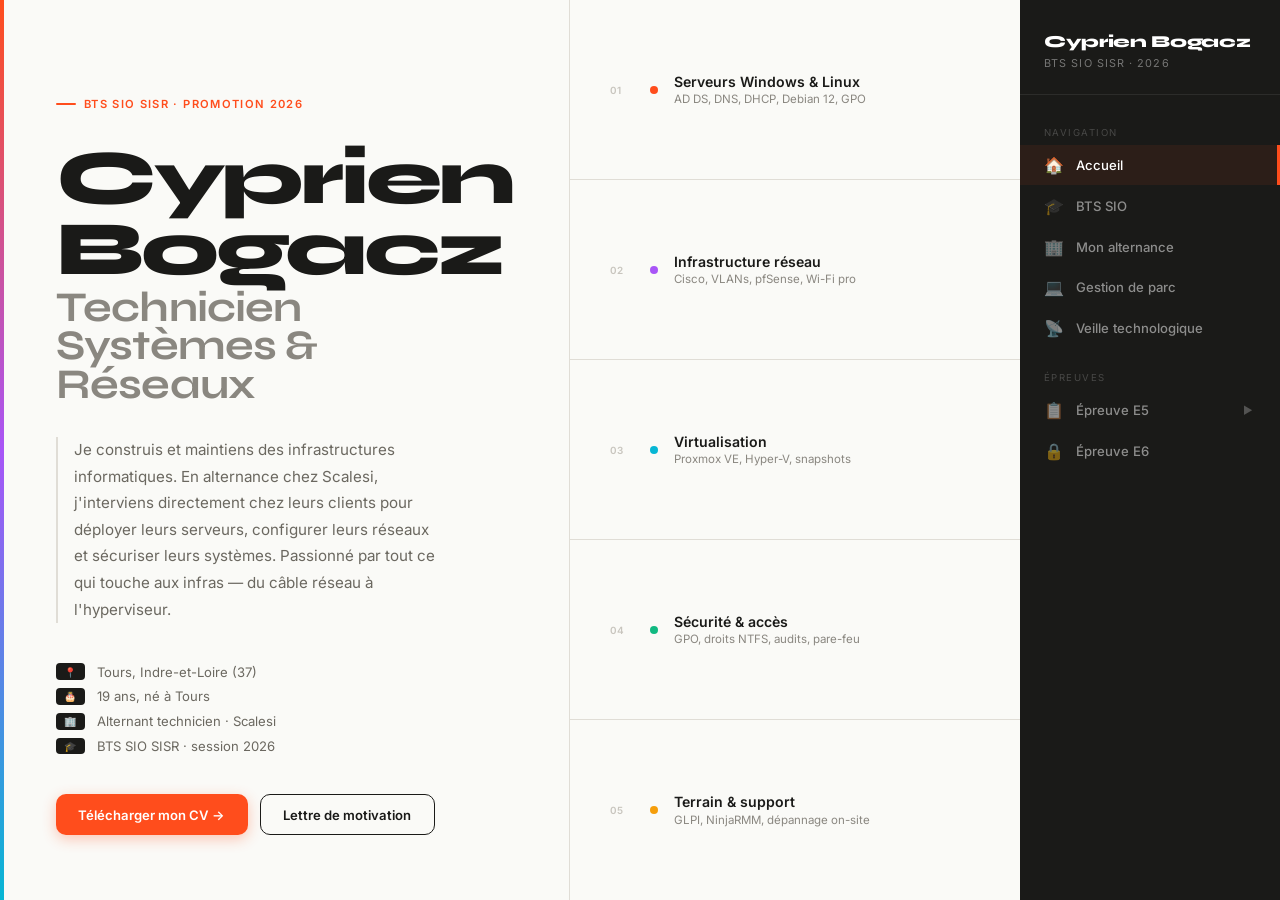
==== commit cbe929b3: "push56" ====
--- a/portfolio_cyprien_bogacz_v6.html
+++ b/portfolio_cyprien_bogacz_v6.html
@@ -400,7 +400,7 @@
       <p class="hero-desc fi">Je construis et maintiens des infrastructures informatiques. En alternance chez Scalesi, j'interviens directement chez leurs clients pour déployer leurs serveurs, configurer leurs réseaux et sécuriser leurs systèmes. Passionné par tout ce qui touche aux infras — du câble réseau à l'hyperviseur.</p>
       <div class="hero-infos fi">
         <div class="hero-info-item"><span class="badge">📍</span>Tours, Indre-et-Loire (37)</div>
-        <div class="hero-info-item"><span class="badge">🎂</span>18 ans, né à Tours</div>
+        <div class="hero-info-item"><span class="badge">🎂</span>19 ans, né à Tours</div>
         <div class="hero-info-item"><span class="badge">🏢</span>Alternant technicien · Scalesi</div>
         <div class="hero-info-item"><span class="badge">🎓</span>BTS SIO SISR · session 2026</div>
       </div>
@@ -723,7 +723,7 @@
     <span class="block-label fi">Ma veille sur Windows Server — en rapport avec ma situation E6</span>
     <div style="margin-bottom:1.5rem;" class="fi">
       <p style="font-size:0.85rem;color:#6B6860;line-height:1.7;margin-bottom:1.5rem;">Dans le cadre de ma situation professionnelle E6 sur la mise en place d'un serveur de fichiers Windows Server 2022 avec Active Directory, GPO et sauvegarde automatique, j'ai suivi les évolutions de Windows Server et des bonnes pratiques associées.</p>
-      <a href="veille_technologique_windows_server.pdf" target="_blank" class="btn btn-primary" style="display:inline-flex;">Voir ma veille technologique complète →</a>
+      <a href="./veille_technologique_windows_server.pdf" target="_blank" class="btn btn-primary" style="display:inline-flex;">Voir ma veille technologique complète →</a>
     </div>
 
     <div class="cards-grid fi" style="grid-template-columns:repeat(auto-fit,minmax(260px,1fr));">
